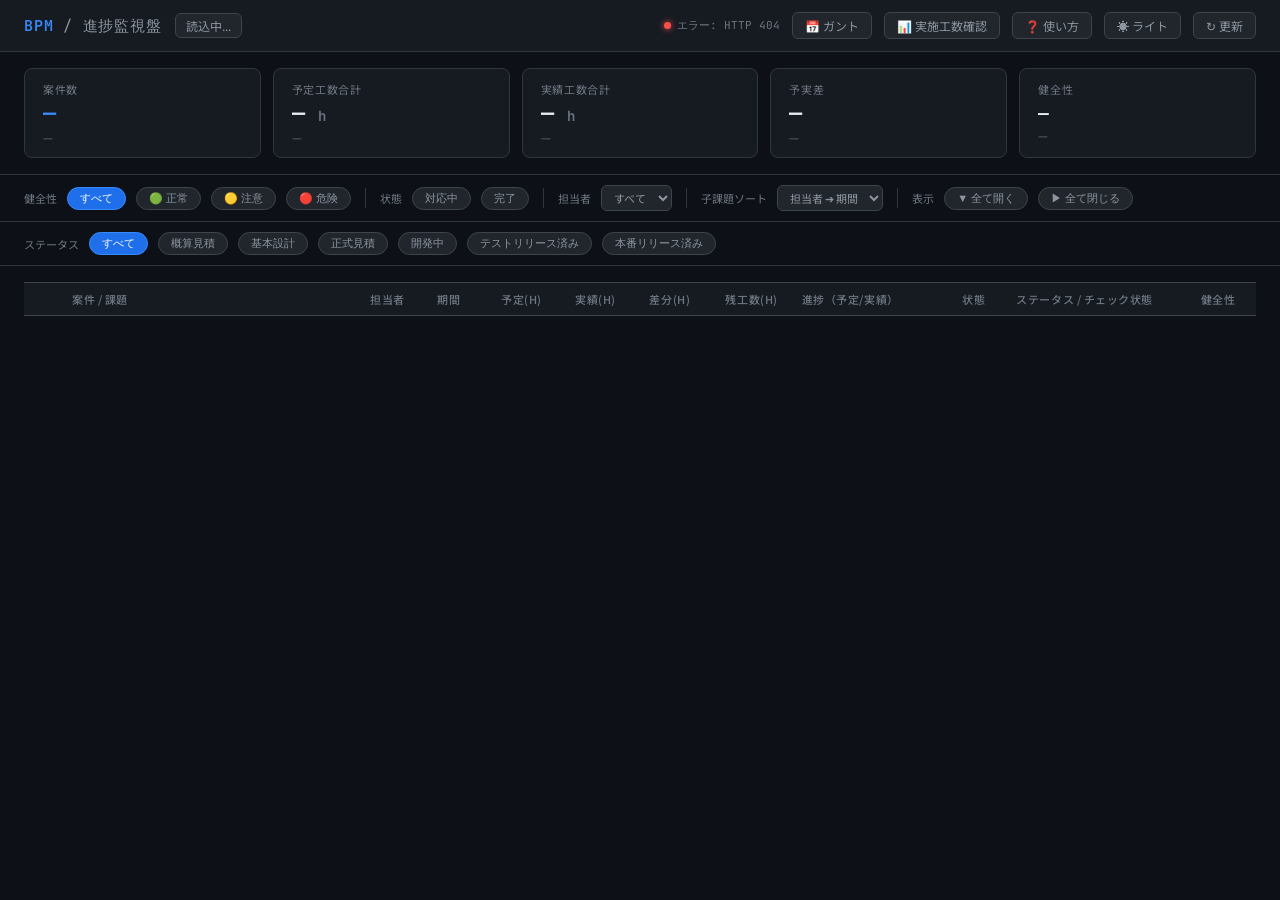
==== frontend/html/index.html @ 9d28060c "fix: 詳細モーダルの保存ボタンを実績工数入力欄の上に移動 保存・Backlogで開くボタンが実績工数の入力履歴の下（モーダル最下部）に あり、履歴が増えるとスクロールしないと押せなかったため、担当" ====
<!DOCTYPE html>
<html lang="ja">
<head>
<meta charset="UTF-8">
<meta name="viewport" content="width=device-width, initial-scale=1.0">
<title>BPM / 進捗監視盤</title>
<link href="https://fonts.googleapis.com/css2?family=Noto+Sans+JP:wght@300;400;500;700&family=JetBrains+Mono:wght@400;600&display=swap" rel="stylesheet">
<style>
  :root {
    --bg: #0d1117; --bg2: #161b22; --bg3: #1c2128; --bg4: #21262d;
    --border: #30363d; --border2: #3d444d;
    --text: #e6edf3; --text2: #8d96a0; --text3: #6e7681;
    --accent: #388bfd; --accent2: #1f6feb;
    --green: #3fb950; --yellow: #d29922; --red: #f85149; --purple: #a371f7;
    --font: 'Noto Sans JP', sans-serif;
    --mono: 'JetBrains Mono', monospace;
    color-scheme: dark;
  }
  [data-theme="light"] { color-scheme: light; }
  [data-theme="light"] {
    --bg: #ffffff; --bg2: #f6f8fa; --bg3: #eaeef2; --bg4: #f1f3f5;
    --border: #d0d7de; --border2: #afb8c1;
    --text: #1f2328; --text2: #57606a; --text3: #8c959f;
    --accent: #0969da; --accent2: #0550ae;
    --green: #1a7f37; --yellow: #9a6700; --red: #cf222e; --purple: #8250df;
  }
  * { box-sizing: border-box; margin: 0; padding: 0; }
  body { background: var(--bg); color: var(--text); font-family: var(--font); font-size: 13px; min-height: 100vh; }

  /* Header */
  .header {
    background: var(--bg2); border-bottom: 1px solid var(--border);
    padding: 12px 24px; display: flex; align-items: center; justify-content: space-between;
    position: sticky; top: 0; z-index: 100;
  }
  .logo { font-family: var(--mono); font-size: 15px; font-weight: 600; color: var(--accent); letter-spacing: .05em; }
  .logo span { color: var(--text2); font-weight: 400; }
  .project-badge {
    background: var(--bg4); border: 1px solid var(--border2);
    border-radius: 6px; padding: 3px 10px; font-size: 12px; color: var(--text2); margin-left: 14px;
  }
  .header-right { display: flex; align-items: center; gap: 12px; }
  .sync-info { font-family: var(--mono); font-size: 11px; color: var(--text3); }
  .sync-dot {
    width: 7px; height: 7px; border-radius: 50%; background: var(--green);
    display: inline-block; margin-right: 6px; box-shadow: 0 0 6px var(--green);
  }
  .sync-dot.error { background: var(--red); box-shadow: 0 0 6px var(--red); }
  .sync-dot.loading { background: var(--yellow); animation: blink 1s infinite; }
  @keyframes blink { 0%,100%{opacity:1} 50%{opacity:.3} }
  .btn-refresh, .btn-theme {
    background: var(--bg4); border: 1px solid var(--border2); border-radius: 6px;
    color: var(--text2); padding: 4px 12px; font-size: 12px; cursor: pointer;
    font-family: var(--font); transition: .15s;
  }
  .btn-refresh:hover, .btn-theme:hover { border-color: var(--accent); color: var(--text); }

  /* Summary */
  .summary-bar { padding: 16px 24px; display: flex; gap: 12px; border-bottom: 1px solid var(--border); }
  .card { background: var(--bg2); border: 1px solid var(--border); border-radius: 8px; padding: 12px 18px; flex: 1; }
  .card-label { font-size: 11px; color: var(--text3); text-transform: uppercase; letter-spacing: .06em; margin-bottom: 6px; }
  .card-value { font-family: var(--mono); font-size: 22px; font-weight: 600; line-height: 1; }
  .card-sub { font-size: 11px; color: var(--text3); margin-top: 4px; }
  .val-blue{color:var(--accent)} .val-yellow{color:var(--yellow)} .val-red{color:var(--red)} .val-green{color:var(--green)}

  /* Filter */
  .filter-bar {
    padding: 10px 24px; display: flex; align-items: center; gap: 10px;
    border-bottom: 1px solid var(--border);
  }
  .filter-label { font-size: 11px; color: var(--text3); }
  .chip {
    background: var(--bg4); border: 1px solid var(--border2); border-radius: 20px;
    padding: 3px 12px; font-size: 11px; cursor: pointer; color: var(--text2); transition: .15s;
  }
  .chip:hover { border-color: var(--accent); color: var(--text); }
  .chip.active { background: var(--accent2); border-color: var(--accent); color: #fff; }
  .filter-sep { width: 1px; height: 20px; background: var(--border); margin: 0 4px; }
  .select-filter {
    background: var(--bg4); border: 1px solid var(--border2); border-radius: 6px;
    color: var(--text2); padding: 3px 8px; font-size: 11px; cursor: pointer;
    font-family: var(--font); outline: none; transition: .15s;
  }
  .select-filter:hover { border-color: var(--accent); color: var(--text); }

  /* Table */
  .table-wrap { padding: 0 24px 32px; }
  table { width: 100%; border-collapse: collapse; margin-top: 16px; }
  thead th {
    background: var(--bg2); border-bottom: 1px solid var(--border2); border-top: 1px solid var(--border2);
    padding: 8px 12px; text-align: left; font-size: 11px; font-weight: 500;
    color: var(--text3); text-transform: uppercase; letter-spacing: .05em; white-space: nowrap;
    position: sticky; top: 53px; z-index: 10;
  }
  .row-parent td {
    background: var(--bg2); border-bottom: 1px solid var(--border);
    padding: 10px 12px; vertical-align: middle;
  }
  .row-parent:hover td { background: var(--bg3); }
  .row-parent.expanded td { background: var(--bg3); border-bottom: none; }
  .row-child td {
    background: var(--bg); border-bottom: 1px solid var(--border);
    padding: 8px 12px; vertical-align: middle; font-size: 12px;
  }
  .row-child:hover td { background: var(--bg2); }
  .row-child td:first-child { padding-left: 36px; border-left: 2px solid var(--border2); }
  .row-child.last-child td { border-bottom: 2px solid var(--border2); }

  .toggle-btn {
    background: none; border: none; color: var(--text2); cursor: pointer;
    font-size: 14px; width: 20px; text-align: center; transition: transform .2s;
    display: inline-block; line-height: 1; padding: 0; vertical-align: middle;
  }
  .toggle-btn.open { transform: rotate(90deg); }

  .issue-key { font-family: var(--mono); font-size: 11px; color: var(--accent); white-space: nowrap; margin-right: 8px; }
  .kintone-link {
    display: inline-flex; align-items: center; justify-content: center;
    width: 16px; height: 16px; border-radius: 3px; vertical-align: middle;
    background: #00a0e9; color: #fff; font-family: var(--mono); font-size: 10px;
    font-weight: 700; text-decoration: none; margin-left: 6px; transition: .15s;
  }
  .kintone-link:hover { filter: brightness(1.15); }
  .issue-title { color: var(--text); font-weight: 500; }
  .issue-title-child { color: var(--text2); }

  .avatar {
    width: 22px; height: 22px; border-radius: 50%; font-size: 10px; font-weight: 700;
    display: inline-flex; align-items: center; justify-content: center;
    margin-right: 6px; vertical-align: middle; background: rgba(56,139,253,.2); color: var(--accent);
  }

  .date-range { font-family: var(--mono); font-size: 11px; color: var(--text2); white-space: nowrap; }
  .date-range .sep { color: var(--text3); margin: 0 4px; }

  .hours-cell { font-family: var(--mono); font-size: 12px; white-space: nowrap; }
  .hours-plan { color: var(--text2); } .hours-actual { color: var(--text); }

  .diff-cell { font-family: var(--mono); font-size: 12px; font-weight: 600; white-space: nowrap; }
  .diff-over{color:var(--red)} .diff-ok{color:var(--green)} .diff-warn{color:var(--yellow)}

  .progress-wrap { min-width: 120px; }
  .progress-row { display: flex; align-items: center; gap: 6px; margin-bottom: 3px; }
  .progress-row:last-child { margin-bottom: 0; }
  .progress-label { font-size: 10px; color: var(--text3); width: 20px; flex-shrink: 0; }
  .progress-bar-bg { flex: 1; height: 5px; background: var(--bg4); border-radius: 3px; overflow: hidden; }
  .progress-bar-fill { height: 100%; border-radius: 3px; transition: width .5s ease; }
  .bar-plan { background: var(--accent); opacity: .5; }
  .bar-actual { background: var(--green); }
  .bar-actual-warn { background: var(--yellow); }
  .bar-actual-over { background: var(--red); }
  .progress-pct { font-family: var(--mono); font-size: 10px; color: var(--text2); width: 30px; text-align: right; flex-shrink: 0; }

  .status-badge { border-radius: 4px; padding: 2px 8px; font-size: 11px; font-weight: 500; white-space: nowrap; display: inline-block; }
  .s-1  { background: rgba(56,139,253,.15); color: var(--accent); border: 1px solid rgba(56,139,253,.3); }
  .s-2  { background: rgba(163,113,247,.15); color: var(--purple); border: 1px solid rgba(163,113,247,.3); }
  .s-3  { background: rgba(63,185,80,.15); color: var(--green); border: 1px solid rgba(63,185,80,.3); }
  .s-4  { background: rgba(210,153,34,.15); color: var(--yellow); border: 1px solid rgba(210,153,34,.3); }
  .s-default { background: rgba(110,118,129,.15); color: var(--text3); border: 1px solid var(--border2); }

  .count-badge {
    background: var(--bg4); border: 1px solid var(--border2); border-radius: 10px;
    padding: 1px 7px; font-size: 10px; color: var(--text3); margin-left: 6px; font-family: var(--mono);
  }
  .health { font-size: 16px; text-align: center; }

  /* 状態表示 */
  .state-overlay {
    padding: 60px; text-align: center; color: var(--text3);
  }
  .state-overlay .icon { font-size: 32px; margin-bottom: 12px; }
  .state-overlay .msg { font-size: 14px; }
  .state-overlay .sub { font-size: 12px; margin-top: 6px; color: var(--text3); }
  .spinner {
    width: 28px; height: 28px; border: 3px solid var(--border2);
    border-top-color: var(--accent); border-radius: 50%;
    animation: spin .8s linear infinite; margin: 0 auto 12px;
  }
  @keyframes spin { to { transform: rotate(360deg); } }

  /* 子課題詳細モーダル */
  .modal-overlay {
    position: fixed; inset: 0; background: rgba(0,0,0,.6);
    display: none; align-items: flex-start; justify-content: center;
    z-index: 1000; padding: 60px 16px; overflow-y: auto;
  }
  .modal-overlay.open { display: flex; }
  .modal {
    background: var(--bg2); border: 1px solid var(--border2); border-radius: 10px;
    width: 100%; max-width: 560px; box-shadow: 0 12px 40px rgba(0,0,0,.4);
    animation: modalIn .18s ease;
  }
  @keyframes modalIn { from { opacity: 0; transform: translateY(-8px); } to { opacity: 1; transform: none; } }
  .modal-head {
    display: flex; align-items: flex-start; justify-content: space-between; gap: 12px;
    padding: 16px 20px; border-bottom: 1px solid var(--border);
  }
  .modal-head .m-key { font-family: var(--mono); font-size: 12px; color: var(--accent); margin-bottom: 4px; display: inline-block; }
  .modal-head .m-title { font-size: 15px; font-weight: 600; color: var(--text); line-height: 1.4; }
  .modal-close {
    background: none; border: none; color: var(--text3); font-size: 20px; cursor: pointer;
    line-height: 1; padding: 0 4px; flex-shrink: 0; transition: .15s;
  }
  .modal-close:hover { color: var(--text); }
  .modal-body { padding: 16px 20px; }
  .m-grid { display: grid; grid-template-columns: 1fr 1fr; gap: 12px 16px; }
  .m-field { display: flex; flex-direction: column; gap: 3px; }
  .m-field.full { grid-column: 1 / -1; }
  .m-label { font-size: 10px; color: var(--text3); text-transform: uppercase; letter-spacing: .05em; }
  .m-value { font-size: 13px; color: var(--text); }
  .m-value.mono { font-family: var(--mono); }
  .m-select {
    background: var(--bg4); border: 1px solid var(--border2); border-radius: 6px;
    color: var(--text); padding: 5px 8px; font-size: 13px; font-family: var(--font);
    outline: none; cursor: pointer; width: 100%; transition: .15s;
  }
  .m-select:hover { border-color: var(--accent); }
  .m-select:focus { border-color: var(--accent); }
  .modal-foot {
    padding: 12px 20px; border-top: 1px solid var(--border);
    display: flex; align-items: center; justify-content: flex-end; gap: 12px;
  }
  .m-msg { margin-right: auto; font-size: 12px; }
  .m-msg.ok { color: var(--green); } .m-msg.err { color: var(--red); }
  .m-save {
    background: var(--green); border: 1px solid var(--green); color: #fff;
    border-radius: 6px; padding: 6px 16px; font-size: 12px; font-weight: 500;
    cursor: pointer; font-family: var(--font); transition: .15s;
  }
  .m-save:hover { filter: brightness(1.1); }
  .m-save:disabled { opacity: .5; cursor: default; }

  /* 実績工数入力レイヤー */
  .hours-actual-edit { cursor: pointer; text-decoration: underline; text-decoration-style: dotted; text-underline-offset: 2px; }
  .hours-actual-edit:hover { color: var(--accent); }
  .w-form { display: flex; flex-direction: column; gap: 12px; }
  .w-form-foot { display: flex; align-items: center; justify-content: flex-end; gap: 12px; margin-top: 4px; }
  .w-history { margin-top: 20px; border-top: 1px solid var(--border); padding-top: 14px; }
  .w-history-title { font-size: 11px; color: var(--text3); text-transform: uppercase; letter-spacing: .05em; margin-bottom: 10px; }
  .w-hist-row {
    display: grid; grid-template-columns: 1fr auto auto auto; gap: 12px; align-items: center;
    padding: 7px 0; border-bottom: 1px solid var(--border); font-size: 12px;
  }
  .w-hist-row:last-child { border-bottom: none; }
  .w-hist-name { color: var(--text); }
  .w-hist-date { font-family: var(--mono); font-size: 11px; color: var(--text3); white-space: nowrap; }
  .w-hist-hours { font-family: var(--mono); font-weight: 600; color: var(--green); white-space: nowrap; text-align: right; }
  .w-hist-del {
    background: none; border: none; cursor: pointer; font-size: 13px; line-height: 1;
    padding: 2px 4px; border-radius: 4px; opacity: .55;
  }
  .w-hist-del:hover { opacity: 1; background: var(--bg3, rgba(128,128,128,.15)); }
  .w-hist-del:disabled { opacity: .3; cursor: default; }
  .w-hist-empty { font-size: 12px; color: var(--text3); padding: 6px 0; }
  .m-link {
    display: inline-block; background: var(--accent2); border: 1px solid var(--accent);
    color: #fff; border-radius: 6px; padding: 6px 14px; font-size: 12px;
    text-decoration: none; transition: .15s;
  }
  .m-link:hover { background: var(--accent); }
</style>
</head>
<body>

<header class="header">
  <div style="display:flex;align-items:center">
    <div class="logo">BPM<span> / 進捗監視盤</span></div>
    <div class="project-badge" id="projectBadge">読込中...</div>
  </div>
  <div class="header-right">
    <span class="sync-info"><span class="sync-dot loading" id="syncDot"></span><span id="syncText">取得中...</span></span>
    <a class="btn-refresh" href="/gantt.html" style="text-decoration:none">📅 ガント</a>
    <a class="btn-refresh" href="/worklog.html" target="_blank" rel="noopener" style="text-decoration:none">📊 実施工数確認</a>
    <a class="btn-refresh" href="/guide.html" target="_blank" rel="noopener" style="text-decoration:none">❓ 使い方</a>
    <button class="btn-theme" id="btnTheme" onclick="toggleTheme()">☀ ライト</button>
    <button class="btn-refresh" onclick="fetchData(true)">↻ 更新</button>
  </div>
</header>

<div class="summary-bar">
  <div class="card">
    <div class="card-label">案件数</div>
    <div class="card-value val-blue" id="cntTotal">—</div>
    <div class="card-sub" id="cntSub">—</div>
  </div>
  <div class="card">
    <div class="card-label">予定工数合計</div>
    <div class="card-value" id="cntPlanned">— <span style="font-size:14px;color:var(--text3)">h</span></div>
    <div class="card-sub" id="cntPlannedSub">—</div>
  </div>
  <div class="card">
    <div class="card-label">実績工数合計</div>
    <div class="card-value" id="cntActual">— <span style="font-size:14px;color:var(--text3)">h</span></div>
    <div class="card-sub" id="cntActualSub">—</div>
  </div>
  <div class="card">
    <div class="card-label">予実差</div>
    <div class="card-value" id="cntDiff">—</div>
    <div class="card-sub" id="cntDiffSub">—</div>
  </div>
  <div class="card">
    <div class="card-label">健全性</div>
    <div class="card-value" id="cntHealth" style="font-size:18px;padding-top:2px">—</div>
    <div class="card-sub" id="cntHealthSub">—</div>
  </div>
</div>

<div class="filter-bar">
  <span class="filter-label">健全性</span>
  <button class="chip active" onclick="setFilter('health','all',this)">すべて</button>
  <button class="chip" onclick="setFilter('health','green',this)">🟢 正常</button>
  <button class="chip" onclick="setFilter('health','yellow',this)">🟡 注意</button>
  <button class="chip" onclick="setFilter('health','red',this)">🔴 危険</button>
  <div class="filter-sep"></div>
  <span class="filter-label">状態</span>
  <button class="chip" id="filterWip" onclick="toggleStatusFilter('wip',this)">対応中</button>
  <button class="chip" id="filterDone" onclick="toggleStatusFilter('done',this)">完了</button>
  <div class="filter-sep"></div>
  <span class="filter-label">担当者</span>
  <select class="select-filter" id="assigneeFilter" onchange="setAssigneeFilter(this.value)">
    <option value="all">すべて</option>
  </select>
  <div class="filter-sep"></div>
  <span class="filter-label">子課題ソート</span>
  <select class="select-filter" id="childSortFilter" onchange="setChildSortFilter(this.value)">
    <option value="assignee-date">担当者 ➔ 期間</option>
    <option value="date-assignee">期間 ➔ 担当者</option>
  </select>
  <div class="filter-sep"></div>
  <span class="filter-label">表示</span>
  <button class="chip" onclick="setAllExpanded(true)">▼ 全て開く</button>
  <button class="chip" onclick="setAllExpanded(false)">▶ 全て閉じる</button>
</div>
<div class="filter-bar" style="border-top:none">
  <span class="filter-label">ステータス</span>
  <button class="chip active" onclick="setCustomStatusFilter('all',this)">すべて</button>
  <button class="chip" onclick="setCustomStatusFilter('見積',this)">概算見積</button>
  <button class="chip" onclick="setCustomStatusFilter('設計',this)">基本設計</button>
  <button class="chip" onclick="setCustomStatusFilter('正式',this)">正式見積</button>
  <button class="chip" onclick="setCustomStatusFilter('開発',this)">開発中</button>
  <button class="chip" onclick="setCustomStatusFilter('テスト',this)">テストリリース済み</button>
  <button class="chip" onclick="setCustomStatusFilter('本番',this)">本番リリース済み</button>
</div>

<div class="modal-overlay" id="childModal" onclick="if(event.target===this)closeChildModal()">
  <div class="modal" role="dialog" aria-modal="true">
    <div class="modal-head">
      <div>
        <span class="m-key" id="mKey"></span>
        <div class="m-title" id="mTitle"></div>
      </div>
      <button class="modal-close" onclick="closeChildModal()" aria-label="閉じる">✕</button>
    </div>
    <div class="modal-body">
      <div class="m-grid" id="mGrid"></div>
    </div>
    <div class="modal-foot">
      <span class="m-msg" id="mMsg"></span>
      <button class="m-save" id="mSave" onclick="saveChildEdits()">保存</button>
      <a class="m-link" id="mLink" href="#" target="_blank">Backlog で開く ↗</a>
    </div>
    <div class="modal-body" style="padding-top:16px">
      <div class="w-history" style="margin-top:0;border-top:none;padding-top:0">
        <div class="w-history-title">実績工数を入力</div>
        <div class="w-form" style="margin-bottom:16px">
          <div class="m-field">
            <span class="m-label">追加工数 (h) <span style="color:var(--red)">*</span></span>
            <input type="number" step="0.25" min="0" class="m-select" id="dwHours" placeholder="例: 1.5">
          </div>
          <div class="m-field">
            <span class="m-label">名前 <span style="color:var(--red)">*</span></span>
            <input type="text" class="m-select" id="dwName" placeholder="入力者名">
          </div>
          <div class="m-field">
            <span class="m-label">日時 <span style="color:var(--red)">*</span></span>
            <input type="datetime-local" class="m-select" id="dwDate">
          </div>
          <div class="w-form-foot">
            <span class="m-msg" id="dwMsg"></span>
            <button class="m-save" id="dwAdd" onclick="addWorklog('dw')">追加</button>
          </div>
        </div>
        <div class="w-history-title">入力履歴</div>
        <div id="dwHistory"></div>
      </div>
    </div>
  </div>
</div>

<div class="modal-overlay" id="worklogModal" onclick="if(event.target===this)closeWorklogModal()">
  <div class="modal" role="dialog" aria-modal="true">
    <div class="modal-head">
      <div>
        <span class="m-key" id="wKey"></span>
        <div class="m-title" id="wTitle"></div>
      </div>
      <button class="modal-close" onclick="closeWorklogModal()" aria-label="閉じる">✕</button>
    </div>
    <div class="modal-body">
      <div class="w-form">
        <div class="m-field">
          <span class="m-label">追加工数 (h) <span style="color:var(--red)">*</span></span>
          <input type="number" step="0.25" min="0" class="m-select" id="wHours" placeholder="例: 1.5">
        </div>
        <div class="m-field">
          <span class="m-label">名前 <span style="color:var(--red)">*</span></span>
          <input type="text" class="m-select" id="wName" placeholder="入力者名">
        </div>
        <div class="m-field">
          <span class="m-label">日時 <span style="color:var(--red)">*</span></span>
          <input type="datetime-local" class="m-select" id="wDate">
        </div>
        <div class="w-form-foot">
          <span class="m-msg" id="wMsg"></span>
          <button class="m-save" id="wAdd" onclick="addWorklog('w')">追加</button>
        </div>
      </div>
      <div class="w-history">
        <div class="w-history-title">入力履歴</div>
        <div id="wHistory"></div>
      </div>
    </div>
  </div>
</div>

<div class="table-wrap">
  <table>
    <thead>
      <tr>
        <th style="width:36px"></th>
        <th style="min-width:260px">案件 / 課題</th>
        <th>担当者</th>
        <th>期間</th>
        <th style="text-align:right">予定(h)</th>
        <th style="text-align:right">実績(h)</th>
        <th style="text-align:right">差分(h)</th>
        <th style="text-align:right">残工数(h)</th>
        <th style="min-width:140px">進捗（予定/実績）</th>
        <th>状態</th>
        <th>ステータス / チェック状態</th>
        <th>健全性</th>
      </tr>
    </thead>
    <tbody id="tableBody"></tbody>
  </table>
</div>

<script>
// ── 状態 ──────────────────────────────────────────
let allData = [];
let fieldOptions = null;          // 進捗率・チェック状態の選択肢
let projectUsers = null;          // 担当者プルダウンの選択肢 [{id, name}]
let modalChildId = null;          // 現在モーダルで開いている子課題ID
let modalOriginal = {};           // モーダル表示時の初期選択値（変更検知用）
let filter = { health: 'all', status: null, assignee: 'all', customStatus: 'all', childSort: 'assignee-date' };
const POLL_MS = 60000; // 60秒ポーリング
const FILTER_KEY = 'bpm2-filter';

// ── フィルタの保存・復元 ──────────────────────────
function saveFilter() {
  try { localStorage.setItem(FILTER_KEY, JSON.stringify(filter)); } catch (e) {}
}

function loadFilter() {
  try {
    const saved = JSON.parse(localStorage.getItem(FILTER_KEY) || '{}');
    // 既知のキーだけを取り込む（不正値は無視）
    for (const k of Object.keys(filter)) {
      if (saved[k] !== undefined) filter[k] = saved[k];
    }
  } catch (e) {}
}

// 保存されたフィルタを UI コントロール（チップ・セレクト）へ反映
function applyFilterUI() {
  document.querySelectorAll('.filter-bar .chip').forEach(c => {
    const oc = c.getAttribute('onclick') || '';
    let m;
    if ((m = oc.match(/setFilter\('health','([^']+)'/))) {
      c.classList.toggle('active', m[1] === filter.health);
    } else if ((m = oc.match(/setCustomStatusFilter\('([^']+)'/))) {
      c.classList.toggle('active', m[1] === filter.customStatus);
    } else if ((m = oc.match(/toggleStatusFilter\('([^']+)'/))) {
      c.classList.toggle('active', m[1] === filter.status);
    }
  });
  const sort = document.getElementById('childSortFilter');
  if (sort) sort.value = filter.childSort;
  // 担当者セレクトは取得後 updateAssigneeFilter() で選択肢生成・反映される
}

// ── 編集用フィールド選択肢の取得 ──────────────────
async function loadFieldOptions() {
  try {
    const res = await fetch('/api/field-options');
    if (res.ok) fieldOptions = await res.json();
  } catch (e) { /* 選択肢取得失敗時はモーダルで閲覧のみ */ }
}

async function loadProjectUsers() {
  try {
    const res = await fetch('/api/project-users');
    if (res.ok) projectUsers = await res.json();
  } catch (e) { /* 取得失敗時は担当者を閲覧表示にフォールバック */ }
}

// ── API 取得 ──────────────────────────────────────
async function fetchData(force = false) {
  setSyncState('loading');
  try {
    const url = '/api/issues' + (force ? '?t=' + Date.now() : '');
    const res = await fetch(url);
    if (!res.ok) throw new Error(`HTTP ${res.status}`);
    allData = await res.json();
    updateAssigneeFilter();
    updateSummary();
    renderTable();
    setSyncState('ok');
  } catch (e) {
    setSyncState('error', e.message);
  }
}

function setSyncState(state, msg = '') {
  const dot  = document.getElementById('syncDot');
  const text = document.getElementById('syncText');
  dot.className = 'sync-dot';
  if (state === 'loading') {
    dot.classList.add('loading');
    text.textContent = '取得中...';
  } else if (state === 'ok') {
    text.textContent = '最終同期: ' + new Date().toLocaleTimeString('ja-JP');
  } else {
    dot.classList.add('error');
    text.textContent = 'エラー: ' + msg;
  }
}

// ── サマリー ──────────────────────────────────────
function updateSummary() {
  const total   = allData.length;
  const done    = allData.filter(r => isParentDone(r)).length;
  const wip     = allData.filter(r => !isParentDone(r)).length;
  const planned = allData.reduce((s, r) => s + r.plannedH, 0);
  const actual  = allData.reduce((s, r) => s + r.actualH,  0);
  const diff    = actual - planned;
  const green   = allData.filter(r => r.health === 'green').length;
  const yellow  = allData.filter(r => r.health === 'yellow').length;
  const red     = allData.filter(r => r.health === 'red').length;

  // プロジェクトバッジ
  document.getElementById('projectBadge').textContent =
    allData.length ? allData[0].id.split('-')[0] + ' プロジェクト' : '';

  setText('cntTotal', total, 'val-blue');
  document.getElementById('cntSub').textContent = `進行中 ${wip} ／ 完了 ${done}`;

  setText('cntPlanned', planned + ' ', '');
  document.getElementById('cntPlannedSub').textContent = `子課題 ${allData.reduce((s,r)=>s+r.children.length,0)} 件の合計`;

  const actualEl = document.getElementById('cntActual');
  actualEl.innerHTML = actual + ' <span style="font-size:14px;color:var(--text3)">h</span>';
  actualEl.className = 'card-value ' + (actual > planned ? 'val-yellow' : 'val-green');
  document.getElementById('cntActualSub').textContent = planned > 0 ? `消化率 ${Math.round(actual/planned*100)}%` : '';

  const diffEl = document.getElementById('cntDiff');
  diffEl.innerHTML = (diff >= 0 ? '+' : '') + diff + ' <span style="font-size:14px;color:var(--text3)">h</span>';
  diffEl.className = 'card-value ' + (diff > 0 ? 'val-red' : 'val-green');
  document.getElementById('cntDiffSub').textContent = red + ' 案件が超過中';

  document.getElementById('cntHealth').innerHTML =
    `🟢<span style="font-size:13px;color:var(--text2)"> ${green}</span>&nbsp;` +
    `🟡<span style="font-size:13px;color:var(--text2)"> ${yellow}</span>&nbsp;` +
    `🔴<span style="font-size:13px;color:var(--text2)"> ${red}</span>`;
  document.getElementById('cntHealthSub').textContent = `要確認 ${red} 件`;
}

function setText(id, val, cls) {
  const el = document.getElementById(id);
  el.textContent = val;
  if (cls) el.className = 'card-value ' + cls;
}

// ── テーブル描画 ──────────────────────────────────
function isParentDone(row) {
  return row.children.length > 0 && row.children.every(c => c.statusId === 3);
}

function planProgress(start, due) {
  const today = new Date(); today.setHours(0,0,0,0);
  const s = new Date(start), d = new Date(due);
  if (!start || !due) return 0;
  if (today <= s) return 0;
  if (today >= d) return 100;
  return Math.round((today - s) / (d - s) * 100);
}

function diffHTML(plan, actual) {
  const d = actual - plan;
  const sign = d >= 0 ? '+' : '';
  const cls = d > plan * 0.2 ? 'diff-over' : d > 0 ? 'diff-warn' : 'diff-ok';
  return `<span class="diff-cell ${cls}">${sign}${d}</span>`;
}

const HOURS_PER_MM = 160;

function remainingColor(remaining, plannedH, actualH) {
  const diff = actualH - plannedH;
  if (diff > 0) return 'diff-over';
  if (diff < 0 && Math.abs(diff) < remaining) return 'diff-warn';
  if (diff < 0 && Math.abs(diff) > remaining) return 'val-blue';
  return 'diff-ok';
}

function remainingHTML(remaining, plannedH, actualH) {
  if (remaining == null) return '<span style="color:var(--text3)">—</span>';
  const cls = remainingColor(remaining, plannedH, actualH);
  return `<span class="diff-cell ${cls}">${remaining}h</span>`;
}

function remainingMMHTML(remaining, plannedH, actualH) {
  if (remaining == null) return '<span style="color:var(--text3)">—</span>';
  const cls = remainingColor(remaining, plannedH, actualH);
  const mm = Math.round(remaining / HOURS_PER_MM / 0.25) * 0.25;
  return `<span class="diff-cell ${cls}">${mm}人月</span>`;
}

function progressBars2(planPct, actualPct) {
  const cls = actualPct > 100 ? 'bar-actual-over' : actualPct > planPct + 10 ? 'bar-actual-warn' : 'bar-actual';
  return `<div class="progress-wrap">
    <div class="progress-row">
      <span class="progress-label">予</span>
      <div class="progress-bar-bg"><div class="progress-bar-fill bar-plan" style="width:${Math.min(planPct,100)}%"></div></div>
      <span class="progress-pct">${planPct}%</span>
    </div>
    <div class="progress-row">
      <span class="progress-label">実</span>
      <div class="progress-bar-bg"><div class="progress-bar-fill ${cls}" style="width:${Math.min(actualPct,100)}%"></div></div>
      <span class="progress-pct">${actualPct}%</span>
    </div>
  </div>`;
}

function progressBar1(pct) {
  const cls = pct > 100 ? 'bar-actual-over' : 'bar-actual';
  return `<div class="progress-wrap">
    <div class="progress-row">
      <div class="progress-bar-bg"><div class="progress-bar-fill ${cls}" style="width:${Math.min(pct,100)}%"></div></div>
      <span class="progress-pct">${pct}%</span>
    </div>
  </div>`;
}

function statusBadge(statusId, statusName) {
  const cls = statusId <= 4 ? `s-${statusId}` : 's-default';
  return `<span class="status-badge ${cls}">${statusName}</span>`;
}

// Kintone番号があれば kintone レコードへのリンクアイコンを返す（無ければ非表示）
function kintoneIcon(url) {
  if (!url) return '';
  return ` <a href="${url}" target="_blank" class="kintone-link" title="kintone で開く" onclick="event.stopPropagation()">k</a>`;
}

function avatarHTML(name) {
  const initial = name ? name[0] : '?';
  return `<span class="avatar">${initial}</span>${name || '未割当'}`;
}

function dateRange(start, due) {
  if (!start && !due) return '<span style="color:var(--text3)">—</span>';
  return `<span class="date-range">${start || '?'}<span class="sep">→</span>${due || '?'}</span>`;
}

function renderTable() {
  const tbody = document.getElementById('tableBody');
  tbody.innerHTML = '';

  const rows = allData.filter(row => {
    if (filter.health !== 'all' && row.health !== filter.health) return false;
    if (filter.status === 'done'  && !isParentDone(row)) return false;
    if (filter.status === 'wip'   && isParentDone(row))  return false;
    // 担当者: 親が一致、または子課題に一致があれば表示（親の担当者が異なっても表示する）
    if (filter.assignee !== 'all'
        && row.assignee !== filter.assignee
        && !row.children.some(c => c.assignee === filter.assignee)) return false;
    
    // カスタムステータスのフィルタリング
    if (filter.customStatus !== 'all') {
      if (!row.customStatus) return false;
      const match = row.customStatus.match(/^(\d+)/);
      if (!match) return false;
      const num = parseInt(match[1], 10);
      
      if (filter.customStatus === '見積') {
        if (num < 0 || num > 19) return false;
      } else if (filter.customStatus === '設計') {
        if (num < 20 || num > 29) return false;
      } else if (filter.customStatus === '正式') {
        if (num < 30 || num > 39) return false;
      } else if (filter.customStatus === '開発') {
        if (num < 40 || num > 49) return false;
      } else if (filter.customStatus === 'テスト') {
        if (num < 59 || num > 60) return false;
      } else if (filter.customStatus === '本番') {
        if (num !== 69) return false;
      }
    }
    return true;
  });

  if (rows.length === 0) {
    tbody.innerHTML = `<tr><td colspan="12" style="padding:48px;text-align:center;color:var(--text3)">該当する案件がありません</td></tr>`;
    return;
  }

  rows.forEach(row => {
    const pp  = planProgress(row.start, row.due);
    const ap  = row.plannedH > 0 ? Math.round(row.actualH / row.plannedH * 100) : 0;
    const health = row.health === 'green' ? '🟢' : row.health === 'yellow' ? '🟡' : '🔴';

    // 担当者フィルタ時: 親が一致しない場合は一致する子課題のみ表示し、自動展開する
    const assigneeActive = filter.assignee !== 'all';
    const parentMatches  = !assigneeActive || row.assignee === filter.assignee;
    const visibleChildren = parentMatches
      ? row.children
      : row.children.filter(c => c.assignee === filter.assignee);
    const autoExpand = assigneeActive && visibleChildren.length > 0;
    const countBadge = visibleChildren.length === row.children.length
      ? `${row.children.length}`
      : `${visibleChildren.length}/${row.children.length}`;

    // 親行
    const tr = document.createElement('tr');
    tr.className = 'row-parent' + (autoExpand ? ' expanded' : '');
    tr.dataset.id = row.id;
    tr.innerHTML = `
      <td><button class="toggle-btn${autoExpand ? ' open' : ''}" onclick="toggle('${row.id}',this)">▶</button></td>
      <td>
        <a href="${row.url}" target="_blank" class="issue-key">${row.id}</a>
        <span class="issue-title">${escHtml(row.title)}</span>${kintoneIcon(row.kintoneUrl)}
        <span class="count-badge">${countBadge}</span>
      </td>
      <td>${avatarHTML(row.assignee)}</td>
      <td>${dateRange(row.start, row.due)}</td>
      <td style="text-align:right"><span class="hours-cell hours-plan">${row.plannedH}h</span></td>
      <td style="text-align:right"><span class="hours-cell hours-actual">${row.actualH}h</span></td>
      <td style="text-align:right">${diffHTML(row.plannedH, row.actualH)}</td>
      <td style="text-align:right">${remainingMMHTML(row.remainingH, row.plannedH, row.actualH)}</td>
      <td>${progressBars2(pp, ap)}</td>
      <td>${statusBadge(row.statusId, row.status)}</td>
      <td>${row.customStatus ? `<span class="status-badge s-default">${escHtml(row.customStatus)}</span>` : '<span style="color:var(--text3)">—</span>'}</td>
      <td class="health">${health}</td>
    `;
    tbody.appendChild(tr);

    // 子課題のソート
    const sortedChildren = [...visibleChildren].sort((a, b) => {
      if (filter.childSort === 'assignee-date') {
        const nameA = a.assignee || '未割当';
        const nameB = b.assignee || '未割当';
        if (nameA !== nameB) {
          return nameA.localeCompare(nameB, 'ja');
        }
        const startA = a.start || '9999-12-31';
        const startB = b.start || '9999-12-31';
        return startA.localeCompare(startB);
      } else {
        const startA = a.start || '9999-12-31';
        const startB = b.start || '9999-12-31';
        if (startA !== startB) {
          return startA.localeCompare(startB);
        }
        const nameA = a.assignee || '未割当';
        const nameB = b.assignee || '未割当';
        return nameA.localeCompare(nameB, 'ja');
      }
    });

    // 子行
    sortedChildren.forEach((c, idx) => {
      const cpct = c.progress !== null ? c.progress : (c.plannedH > 0 ? Math.round(c.actualH / c.plannedH * 100) : 0);
      const cr = document.createElement('tr');
      cr.className = 'row-child' + (idx === sortedChildren.length - 1 ? ' last-child' : '');
      cr.dataset.parent = row.id;
      cr.style.display = autoExpand ? '' : 'none';
      cr.innerHTML = `
        <td></td>
        <td>
          <a href="${c.url}" target="_blank" class="issue-key">${c.id}</a>
          <span class="issue-title-child" style="cursor:pointer;text-decoration:underline;text-decoration-style:dotted;text-underline-offset:2px" onclick="openChildModal('${c.id}')" title="詳細を表示">${escHtml(c.title)}</span>
        </td>
        <td>${avatarHTML(c.assignee)}</td>
        <td>${dateRange(c.start, c.due)}</td>
        <td style="text-align:right"><span class="hours-cell hours-plan">${c.plannedH}h</span></td>
        <td style="text-align:right"><span class="hours-cell hours-actual hours-actual-edit" onclick="openWorklogModal('${c.id}')" title="実績工数を入力">${c.actualH}h</span></td>
        <td style="text-align:right">${diffHTML(c.plannedH, c.actualH)}</td>
        <td style="text-align:right">${remainingHTML(c.remainingH, c.plannedH, c.actualH)}</td>
        <td>${progressBar1(cpct)}</td>
        <td>${statusBadge(c.statusId, c.status)}</td>
        <td>${c.checkStatus ? `<span class="status-badge s-default">${escHtml(c.checkStatus)}</span>` : '<span style="color:var(--text3)">—</span>'}</td>
        <td></td>
      `;
      tbody.appendChild(cr);
    });
  });
}

function toggle(id, btn) {
  const isOpen = btn.classList.toggle('open');
  document.querySelector(`[data-id="${id}"]`).classList.toggle('expanded', isOpen);
  document.querySelectorAll(`[data-parent="${id}"]`).forEach(r => r.style.display = isOpen ? '' : 'none');
}

// 全親課題の一括開閉
function setAllExpanded(open) {
  const tbody = document.getElementById('tableBody');
  tbody.querySelectorAll('.row-parent').forEach(tr => {
    tr.classList.toggle('expanded', open);
    const btn = tr.querySelector('.toggle-btn');
    if (btn) btn.classList.toggle('open', open);
  });
  tbody.querySelectorAll('.row-child').forEach(r => r.style.display = open ? '' : 'none');
}

// ── 子課題詳細モーダル ────────────────────────────
function findChild(childId) {
  for (const row of allData) {
    const c = row.children.find(k => k.id === childId);
    if (c) return { child: c, parent: row };
  }
  return null;
}

// 選択肢を <option> 文字列に変換。現在値(name一致)を選択状態にする
function optionsHTML(items, currentName) {
  return items.map(it =>
    `<option value="${it.id}"${String(it.name) === String(currentName) ? ' selected' : ''}>${escHtml(it.name)}</option>`
  ).join('');
}

function editFieldHTML(label, selectId, items, currentName) {
  if (!items) {
    // 選択肢が取れない場合は閲覧表示にフォールバック
    return `<div class="m-field">
      <span class="m-label">${label}</span>
      <span class="m-value">${escHtml(currentName || '—')}</span>
    </div>`;
  }
  return `<div class="m-field">
    <span class="m-label">${label}</span>
    <select class="m-select" id="${selectId}">${optionsHTML(items, currentName)}</select>
  </div>`;
}

// 担当者選択肢を <option> 文字列に変換。現在値(id一致)を選択状態にする。先頭に「未割当」を含む
function assigneeOptionsHTML(users, currentId) {
  const none = currentId == null || currentId === '' ? ' selected' : '';
  return `<option value=""${none}>未割当</option>` + users.map(u =>
    `<option value="${u.id}"${String(u.id) === String(currentId) ? ' selected' : ''}>${escHtml(u.name)}</option>`
  ).join('');
}

function openChildModal(childId) {
  const found = findChild(childId);
  if (!found) return;
  const { child: c, parent: p } = found;
  modalChildId = childId;

  document.getElementById('mKey').textContent = c.id;
  document.getElementById('mTitle').textContent = c.title;
  document.getElementById('mLink').href = c.url;
  setModalMsg('', '');

  const progItems  = fieldOptions && fieldOptions.progress    ? fieldOptions.progress.items    : null;
  const checkItems = fieldOptions && fieldOptions.checkStatus ? fieldOptions.checkStatus.items : null;

  const diff = c.actualH - c.plannedH;
  // 親案件・工数（閲覧専用。予定/実績/差分/残工数は工数入力後に refreshChildModalHours() で更新するため id を持たせる）
  const readonly =
    `<div class="m-field full">
      <span class="m-label">親案件</span>
      <span class="m-value">${escHtml(p.id)} ${escHtml(p.title)}</span>
    </div>` +
    [
      ['予定工数', 'mPlannedH', c.plannedH + ' h'],
      ['実績工数', 'mActualH', c.actualH + ' h'],
      ['差分', 'mDiffH', (diff >= 0 ? '+' : '') + diff + ' h'],
      ['残工数', 'mRemainingH', c.remainingH != null ? c.remainingH + ' h' : '—'],
    ].map(([label, id, val]) =>
      `<div class="m-field">
        <span class="m-label">${label}</span>
        <span class="m-value mono" id="${id}">${val}</span>
      </div>`
    ).join('') +
    `<div class="m-field">
      <span class="m-label">状態</span>
      <span class="m-value">${escHtml(c.status || '—')}</span>
    </div>`;

  // 担当者（プルダウン取得済みなら編集可能、失敗時は閲覧表示にフォールバック）
  const assigneeField = projectUsers
    ? `<div class="m-field">
        <span class="m-label">担当者</span>
        <select class="m-select" id="mAssignee">${assigneeOptionsHTML(projectUsers, c.assigneeId)}</select>
      </div>`
    : `<div class="m-field">
        <span class="m-label">担当者</span>
        <span class="m-value">${escHtml(c.assignee || '未割当')}</span>
      </div>`;

  // 編集可能フィールド（開始日・期限日・進捗率・チェック状態）
  const editable =
    `<div class="m-field">
      <span class="m-label">開始日</span>
      <input type="date" class="m-select" id="mStart" value="${c.start || ''}">
    </div>` +
    `<div class="m-field">
      <span class="m-label">期限日</span>
      <input type="date" class="m-select" id="mDue" value="${c.due || ''}">
    </div>` +
    editFieldHTML('進捗率', 'mProgress', progItems, c.progress != null ? c.progress : '') +
    editFieldHTML('チェック状態', 'mCheckStatus', checkItems, c.checkStatus || '');

  document.getElementById('mGrid').innerHTML = assigneeField + readonly + editable;

  // 変更検知用に初期値を保持
  const progEl     = document.getElementById('mProgress');
  const checkEl    = document.getElementById('mCheckStatus');
  const assigneeEl = document.getElementById('mAssignee');
  modalOriginal = {
    progress:    progEl     ? progEl.value     : null,
    checkStatus: checkEl    ? checkEl.value    : null,
    assignee:    assigneeEl ? assigneeEl.value : null,
    start:       c.start || '',
    due:         c.due   || '',
  };

  document.getElementById('childModal').classList.add('open');
  mountWorklogPanel('dw', childId);
}

function setModalMsg(text, cls) {
  const el = document.getElementById('mMsg');
  el.textContent = text;
  el.className = 'm-msg' + (cls ? ' ' + cls : '');
}

async function saveChildEdits() {
  if (!modalChildId) return;
  const progEl     = document.getElementById('mProgress');
  const checkEl    = document.getElementById('mCheckStatus');
  const startEl    = document.getElementById('mStart');
  const dueEl      = document.getElementById('mDue');
  const assigneeEl = document.getElementById('mAssignee');
  const payload = {};
  // 変更があった項目だけを送る（同値だと Backlog が "No comment content" で弾くため）
  if (progEl     && progEl.value     !== modalOriginal.progress)    payload.progressItemId    = parseInt(progEl.value, 10);
  if (checkEl    && checkEl.value    !== modalOriginal.checkStatus) payload.checkStatusItemId = parseInt(checkEl.value, 10);
  if (startEl    && startEl.value    !== modalOriginal.start)       payload.startDate = startEl.value;
  if (dueEl      && dueEl.value      !== modalOriginal.due)         payload.dueDate   = dueEl.value;
  // 担当者: 空文字は「未割当」へのクリア指示（Backlog 側の挙動を実課題で確認済み）
  if (assigneeEl && assigneeEl.value !== modalOriginal.assignee)    payload.assigneeId = assigneeEl.value ? parseInt(assigneeEl.value, 10) : '';

  if (Object.keys(payload).length === 0) {
    setModalMsg('変更がありません', '');
    return;
  }

  if (startEl && dueEl && startEl.value && dueEl.value && startEl.value > dueEl.value) {
    setModalMsg('開始日が期限日より後になっています', 'err');
    return;
  }

  const btn = document.getElementById('mSave');
  btn.disabled = true;
  setModalMsg('保存中...', '');
  try {
    const res = await fetch('/api/issue/' + encodeURIComponent(modalChildId), {
      method: 'PATCH',
      headers: { 'Content-Type': 'application/json' },
      body: JSON.stringify(payload),
    });
    if (!res.ok) {
      let detail = `HTTP ${res.status}`;
      try { const j = await res.json(); if (j.error) detail = j.error; } catch (e) {}
      throw new Error(detail);
    }
    setModalMsg('保存しました', 'ok');
    // 保存後の値を初期値として更新（連続保存での誤再送を防止）
    if (progEl)     modalOriginal.progress    = progEl.value;
    if (checkEl)    modalOriginal.checkStatus = checkEl.value;
    if (startEl)    modalOriginal.start       = startEl.value;
    if (dueEl)      modalOriginal.due         = dueEl.value;
    if (assigneeEl) modalOriginal.assignee    = assigneeEl.value;
    await fetchData(true);   // 背景テーブルを最新化
  } catch (e) {
    setModalMsg('保存失敗: ' + e.message, 'err');
  } finally {
    btn.disabled = false;
  }
}

function closeChildModal() {
  modalChildId = null;
  document.getElementById('childModal').classList.remove('open');
}

// ── 実績工数 日々入力レイヤー ─────────────────────
// 独立モーダル(prefix 'w') と 子課題詳細モーダル内パネル(prefix 'dw') の二箇所から
// 同じロジックを共用する。要素IDは `${prefix}Hours` のように prefix を前置して区別する。
let worklogChildId = null;                  // 独立モーダル(w)が対象とする子課題ID
const WORKLOG_NAME_KEY = 'bpm2-worklog-name';
const worklogRowsByPrefix = { w: [], dw: [] };   // 表示中の履歴（削除時の確認メッセージ用）

// prefix が対象とする子課題IDを返す（'dw' は詳細モーダル、'w' は独立モーダル）
function worklogTargetId(prefix) {
  return prefix === 'dw' ? modalChildId : worklogChildId;
}

async function openWorklogModal(childId) {
  const found = findChild(childId);
  if (!found) return;
  const { child: c } = found;
  worklogChildId = childId;

  document.getElementById('wKey').textContent = c.id;
  document.getElementById('wTitle').textContent = c.title;
  document.getElementById('worklogModal').classList.add('open');

  await mountWorklogPanel('w', childId);
}

// フォームを初期値にリセットし、入力履歴を読み込む（独立モーダル・詳細モーダル共通）
async function mountWorklogPanel(prefix, childId) {
  document.getElementById(prefix + 'Hours').value = '';
  // 名前は前回入力をブラウザから復元
  document.getElementById(prefix + 'Name').value = localStorage.getItem(WORKLOG_NAME_KEY) || '';
  document.getElementById(prefix + 'Date').value = nowLocalDatetime();
  setWorklogMsg(prefix, '', '');
  document.getElementById(prefix + 'History').innerHTML = '<div class="w-hist-empty">読込中...</div>';
  await loadWorklogHistory(prefix, childId);
}

function nowLocalDatetime() {
  const d = new Date();
  const pad = n => String(n).padStart(2, '0');
  return `${d.getFullYear()}-${pad(d.getMonth() + 1)}-${pad(d.getDate())}T${pad(d.getHours())}:${pad(d.getMinutes())}`;
}

function fmtDateTime(iso) {
  const d = new Date(iso);
  if (isNaN(d)) return iso;
  return d.toLocaleString('ja-JP', { year: 'numeric', month: '2-digit', day: '2-digit', hour: '2-digit', minute: '2-digit' });
}

async function loadWorklogHistory(prefix, childId) {
  const box = document.getElementById(prefix + 'History');
  try {
    const res = await fetch('/api/worklog/' + encodeURIComponent(childId));
    if (!res.ok) throw new Error(`HTTP ${res.status}`);
    const rows = await res.json();
    worklogRowsByPrefix[prefix] = rows;
    if (!rows.length) {
      box.innerHTML = '<div class="w-hist-empty">履歴はありません</div>';
      return;
    }
    box.innerHTML = rows.map(r =>
      `<div class="w-hist-row">
        <span class="w-hist-name">${escHtml(r.name)}</span>
        <span class="w-hist-date">${fmtDateTime(r.added_at)}</span>
        <span class="w-hist-hours">+${r.hours}h</span>
        <button class="w-hist-del" onclick="deleteWorklog('${prefix}',${r.id})" title="この履歴を削除" aria-label="削除">🗑</button>
      </div>`
    ).join('');
  } catch (e) {
    box.innerHTML = `<div class="w-hist-empty">履歴の取得に失敗しました (${escHtml(e.message)})</div>`;
  }
}

async function deleteWorklog(prefix, entryId) {
  const childId = worklogTargetId(prefix);
  if (!childId) return;
  const r = worklogRowsByPrefix[prefix].find(x => x.id === entryId);
  if (!r) return;
  const ok = confirm(
    `この入力履歴を削除しますか？\n\n` +
    `${r.name}  ${fmtDateTime(r.added_at)}  +${r.hours}h\n\n` +
    `子課題の実績工数から ${r.hours}h 減算されます（0 未満になる場合は 0 になります）。`
  );
  if (!ok) return;

  document.querySelectorAll(`#${prefix}History .w-hist-del`).forEach(b => b.disabled = true);
  setWorklogMsg(prefix, '削除中...', '');
  try {
    const res = await fetch('/api/worklog/entry/' + entryId, { method: 'DELETE' });
    if (!res.ok) {
      let detail = `HTTP ${res.status}`;
      try { const j = await res.json(); if (j.error) detail = j.error; } catch (e) {}
      throw new Error(detail);
    }
    setWorklogMsg(prefix, '削除しました', 'ok');
  } catch (e) {
    setWorklogMsg(prefix, '削除失敗: ' + e.message, 'err');
  } finally {
    await loadWorklogHistory(prefix, childId);   // 成否に関わらず履歴を最新化（ボタンも再有効化）
    await fetchData(true);                        // 背景テーブルを最新化
    if (prefix === 'dw') refreshChildModalHours();
  }
}

function setWorklogMsg(prefix, text, cls) {
  const el = document.getElementById(prefix + 'Msg');
  el.textContent = text;
  el.className = 'm-msg' + (cls ? ' ' + cls : '');
}

async function addWorklog(prefix) {
  const childId = worklogTargetId(prefix);
  if (!childId) return;
  const found = findChild(childId);
  if (!found) return;
  const { child: c, parent: p } = found;

  const hoursRaw = document.getElementById(prefix + 'Hours').value.trim();
  const name = document.getElementById(prefix + 'Name').value.trim();
  const addedAt = document.getElementById(prefix + 'Date').value;

  // 入力された名前はブラウザに保持（次回表示時に復元）
  if (name) { try { localStorage.setItem(WORKLOG_NAME_KEY, name); } catch (e) {} }

  // バリデーション: 全項目必須・追加工数は数値のみ
  if (!hoursRaw && !name) { setWorklogMsg(prefix, '追加工数(h) と 名前 は必須です', 'err'); return; }
  if (!name) { setWorklogMsg(prefix, '名前は必須です', 'err'); return; }
  if (!hoursRaw) { setWorklogMsg(prefix, '追加工数(h) は必須です', 'err'); return; }
  const hours = Number(hoursRaw);
  if (!Number.isFinite(hours)) { setWorklogMsg(prefix, '追加工数(h) は数値で入力してください', 'err'); return; }
  if (hours <= 0) { setWorklogMsg(prefix, '追加工数(h) は 0 より大きい数値で入力してください', 'err'); return; }
  if (!addedAt) { setWorklogMsg(prefix, '日時は必須です', 'err'); return; }

  const btn = document.getElementById(prefix + 'Add');
  btn.disabled = true;
  setWorklogMsg(prefix, '追加中...', '');
  try {
    const res = await fetch('/api/worklog/' + encodeURIComponent(childId), {
      method: 'POST',
      headers: { 'Content-Type': 'application/json' },
      body: JSON.stringify({ hours, name, addedAt, parentKey: p.id, parentTitle: p.title }),
    });
    if (!res.ok) {
      let detail = `HTTP ${res.status}`;
      try { const j = await res.json(); if (j.error) detail = j.error; } catch (e) {}
      throw new Error(detail);
    }
    setWorklogMsg(prefix, '追加しました', 'ok');
    document.getElementById(prefix + 'Hours').value = '';
    document.getElementById(prefix + 'Date').value = nowLocalDatetime();
    await loadWorklogHistory(prefix, childId);   // 履歴更新
    await fetchData(true);                        // 背景テーブルを最新化
    if (prefix === 'dw') refreshChildModalHours();
  } catch (e) {
    setWorklogMsg(prefix, '追加失敗: ' + e.message, 'err');
  } finally {
    btn.disabled = false;
  }
}

// 工数入力後、詳細モーダル内の予定/実績/差分/残工数だけを更新する
// （モーダル全体を再描画すると編集中の進捗率・日付が失われるため、対象要素のみ差し替える）
function refreshChildModalHours() {
  if (!modalChildId) return;
  const found = findChild(modalChildId);
  if (!found) return;
  const { child: c } = found;
  const diff = c.actualH - c.plannedH;
  document.getElementById('mPlannedH').textContent   = c.plannedH + ' h';
  document.getElementById('mActualH').textContent    = c.actualH + ' h';
  document.getElementById('mDiffH').textContent      = (diff >= 0 ? '+' : '') + diff + ' h';
  document.getElementById('mRemainingH').textContent = c.remainingH != null ? c.remainingH + ' h' : '—';
}

function closeWorklogModal() {
  worklogChildId = null;
  document.getElementById('worklogModal').classList.remove('open');
}

document.addEventListener('keydown', e => {
  if (e.key === 'Escape') { closeChildModal(); closeWorklogModal(); }
});

// ── フィルター ────────────────────────────────────
function setFilter(key, val, btn) {
  filter[key] = val;
  btn.closest('.filter-bar').querySelectorAll('.chip').forEach(c => {
    if (['すべて','🟢 正常','🟡 注意','🔴 危険'].some(t => c.textContent.trim() === t)) c.classList.remove('active');
  });
  btn.classList.add('active');
  saveFilter();
  renderTable();
}
function toggleStatusFilter(val, btn) {
  if (btn.classList.contains('active')) {
    btn.classList.remove('active');
    filter.status = null;
  } else {
    document.querySelectorAll('#filterWip,#filterDone').forEach(b => b.classList.remove('active'));
    btn.classList.add('active');
    filter.status = val;
  }
  saveFilter();
  renderTable();
}

// ── ユーティリティ ────────────────────────────────
function escHtml(s) {
  return String(s).replace(/&/g,'&amp;').replace(/</g,'&lt;').replace(/>/g,'&gt;');
}

function updateAssigneeFilter() {
  const select = document.getElementById('assigneeFilter');
  if (!select) return;
  const currentVal = filter.assignee;
  
  // 親課題・子課題の担当者を抽出してソート
  const assignees = [...new Set(
    allData.flatMap(r => [r.assignee, ...r.children.map(c => c.assignee)]).filter(Boolean)
  )].sort();
  
  let html = '<option value="all">すべて</option>';
  assignees.forEach(a => {
    html += `<option value="${a}">${a}</option>`;
  });
  select.innerHTML = html;
  
  if (assignees.includes(currentVal)) {
    select.value = currentVal;
  } else {
    filter.assignee = 'all';
    select.value = 'all';
  }
}

function setAssigneeFilter(val) {
  filter.assignee = val;
  saveFilter();
  renderTable();
}

function setCustomStatusFilter(val, btn) {
  filter.customStatus = val;
  btn.closest('.filter-bar').querySelectorAll('.chip').forEach(c => c.classList.remove('active'));
  btn.classList.add('active');
  saveFilter();
  renderTable();
}

function setChildSortFilter(val) {
  filter.childSort = val;
  saveFilter();
  renderTable();
}

// ── テーマ切替 ────────────────────────────────────
function toggleTheme() {
  const isLight = document.documentElement.getAttribute('data-theme') === 'light';
  const next = isLight ? 'dark' : 'light';
  applyTheme(next);
  localStorage.setItem('bpm2-theme', next);
}

function applyTheme(theme) {
  const btn = document.getElementById('btnTheme');
  if (theme === 'light') {
    document.documentElement.setAttribute('data-theme', 'light');
    btn.textContent = '🌙 ダーク';
  } else {
    document.documentElement.removeAttribute('data-theme');
    btn.textContent = '☀ ライト';
  }
}

// ── 起動 ─────────────────────────────────────────
applyTheme(localStorage.getItem('bpm2-theme') || 'dark');
loadFilter();
applyFilterUI();
loadFieldOptions();
loadProjectUsers();
fetchData();
</script>
</body>
</html>
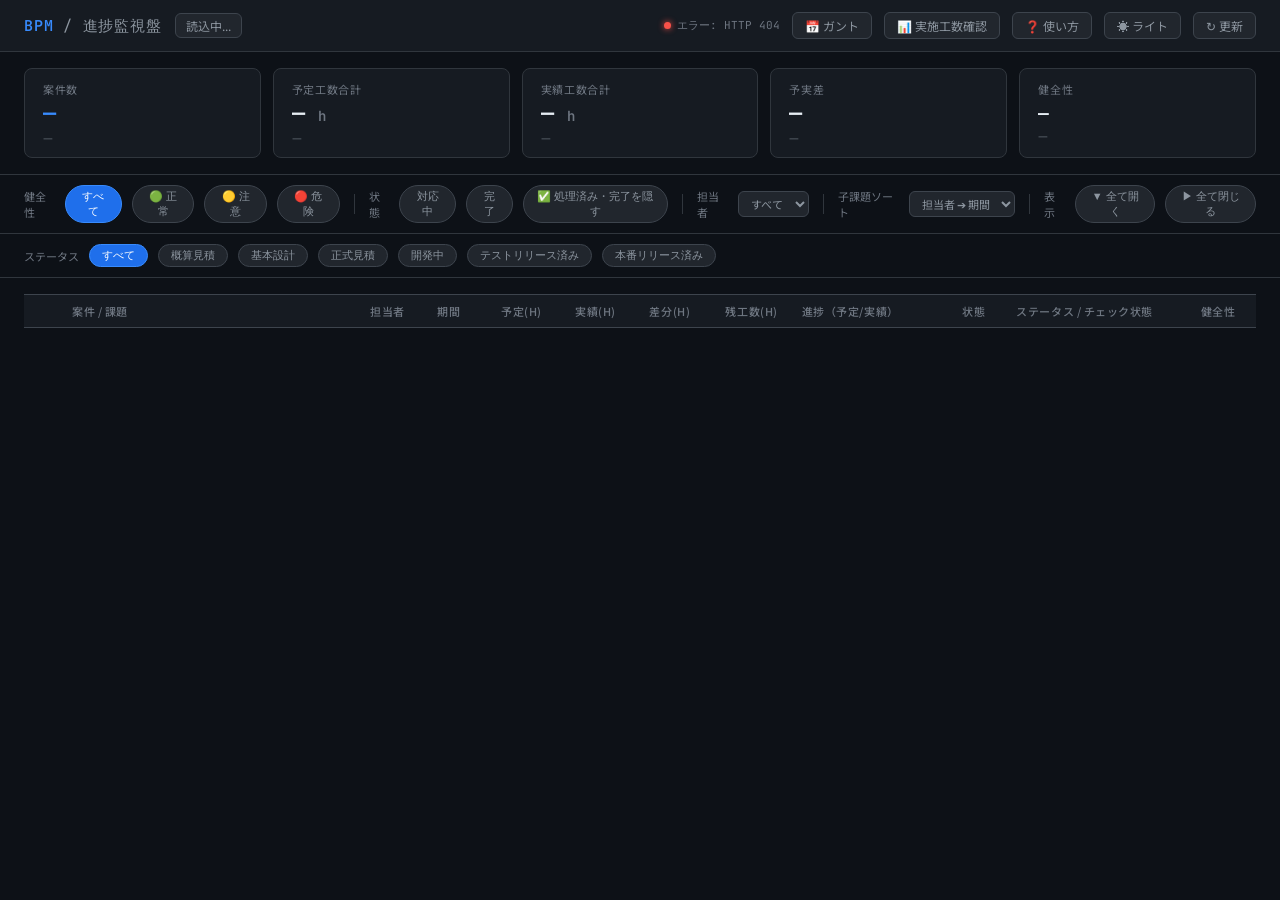
==== commit a1bc0d7f: "feat: 一覧表・ガントに「処理済み・完了を隠す」フィルタを追加 Backlog の組み込みステータスは 1=未対応 2=処理中 3=処理済み 4=完了 で、 親課題は "完了" のものを back" ====
--- a/frontend/html/index.html
+++ b/frontend/html/index.html
@@ -315,6 +315,7 @@
   <span class="filter-label">状態</span>
   <button class="chip" id="filterWip" onclick="toggleStatusFilter('wip',this)">対応中</button>
   <button class="chip" id="filterDone" onclick="toggleStatusFilter('done',this)">完了</button>
+  <button class="chip" id="filterHideDone" onclick="toggleHideDone(this)">✅ 処理済み・完了を隠す</button>
   <div class="filter-sep"></div>
   <span class="filter-label">担当者</span>
   <select class="select-filter" id="assigneeFilter" onchange="setAssigneeFilter(this.value)">
@@ -452,9 +453,13 @@
 let projectUsers = null;          // 担当者プルダウンの選択肢 [{id, name}]
 let modalChildId = null;          // 現在モーダルで開いている子課題ID
 let modalOriginal = {};           // モーダル表示時の初期選択値（変更検知用）
-let filter = { health: 'all', status: null, assignee: 'all', customStatus: 'all', childSort: 'assignee-date' };
+let filter = { health: 'all', status: null, assignee: 'all', customStatus: 'all', childSort: 'assignee-date', hideDone: false };
 const POLL_MS = 60000; // 60秒ポーリング
 const FILTER_KEY = 'bpm2-filter';
+
+// Backlog 組み込みステータス: 1=未対応 2=処理中 3=処理済み 4=完了
+const DONE_STATUS_IDS = [3, 4];
+const isDoneStatus = x => DONE_STATUS_IDS.includes(x.statusId);
 
 // ── フィルタの保存・復元 ──────────────────────────
 function saveFilter() {
@@ -486,6 +491,8 @@
   });
   const sort = document.getElementById('childSortFilter');
   if (sort) sort.value = filter.childSort;
+  const hideDoneChip = document.getElementById('filterHideDone');
+  if (hideDoneChip) hideDoneChip.classList.toggle('active', filter.hideDone);
   // 担当者セレクトは取得後 updateAssigneeFilter() で選択肢生成・反映される
 }
 
@@ -583,7 +590,8 @@
 
 // ── テーブル描画 ──────────────────────────────────
 function isParentDone(row) {
-  return row.children.length > 0 && row.children.every(c => c.statusId === 3);
+  if (isDoneStatus(row)) return true;
+  return row.children.length > 0 && row.children.every(isDoneStatus);
 }
 
 function planProgress(start, due) {
@@ -680,6 +688,7 @@
     if (filter.health !== 'all' && row.health !== filter.health) return false;
     if (filter.status === 'done'  && !isParentDone(row)) return false;
     if (filter.status === 'wip'   && isParentDone(row))  return false;
+    if (filter.hideDone && isParentDone(row)) return false;
     // 担当者: 親が一致、または子課題に一致があれば表示（親の担当者が異なっても表示する）
     if (filter.assignee !== 'all'
         && row.assignee !== filter.assignee
@@ -722,9 +731,10 @@
     // 担当者フィルタ時: 親が一致しない場合は一致する子課題のみ表示し、自動展開する
     const assigneeActive = filter.assignee !== 'all';
     const parentMatches  = !assigneeActive || row.assignee === filter.assignee;
-    const visibleChildren = parentMatches
+    let visibleChildren = parentMatches
       ? row.children
       : row.children.filter(c => c.assignee === filter.assignee);
+    if (filter.hideDone) visibleChildren = visibleChildren.filter(c => !isDoneStatus(c));
     const autoExpand = assigneeActive && visibleChildren.length > 0;
     const countBadge = visibleChildren.length === row.children.length
       ? `${row.children.length}`
@@ -1206,6 +1216,23 @@
     document.querySelectorAll('#filterWip,#filterDone').forEach(b => b.classList.remove('active'));
     btn.classList.add('active');
     filter.status = val;
+    // 「完了のみ表示」と「完了を隠す」は矛盾するため、後から選んだ方を優先する
+    if (val === 'done' && filter.hideDone) {
+      filter.hideDone = false;
+      const hideDoneChip = document.getElementById('filterHideDone');
+      if (hideDoneChip) hideDoneChip.classList.remove('active');
+    }
+  }
+  saveFilter();
+  renderTable();
+}
+function toggleHideDone(btn) {
+  filter.hideDone = !filter.hideDone;
+  btn.classList.toggle('active', filter.hideDone);
+  // 「完了のみ表示」中に隠すと結果が常に空になるため解除する
+  if (filter.hideDone && filter.status === 'done') {
+    filter.status = null;
+    document.querySelectorAll('#filterWip,#filterDone').forEach(b => b.classList.remove('active'));
   }
   saveFilter();
   renderTable();
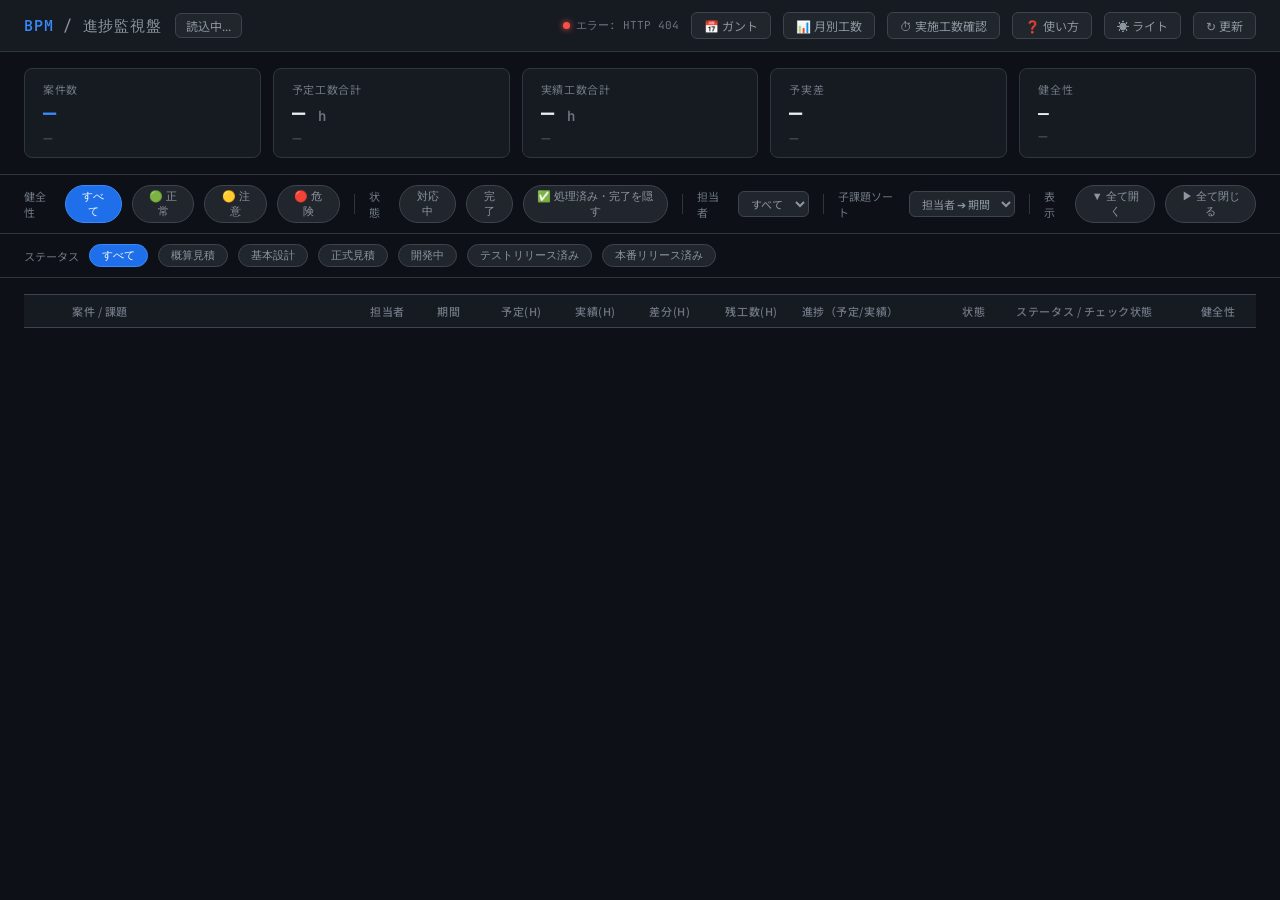
==== commit 147f07b0: "feat: 担当者別・月別割当工数（人月）一覧表（workload.html）を追加" ====
--- a/frontend/html/index.html
+++ b/frontend/html/index.html
@@ -178,87 +178,11 @@
   }
   @keyframes spin { to { transform: rotate(360deg); } }
 
-  /* 子課題詳細モーダル */
-  .modal-overlay {
-    position: fixed; inset: 0; background: rgba(0,0,0,.6);
-    display: none; align-items: flex-start; justify-content: center;
-    z-index: 1000; padding: 60px 16px; overflow-y: auto;
-  }
-  .modal-overlay.open { display: flex; }
-  .modal {
-    background: var(--bg2); border: 1px solid var(--border2); border-radius: 10px;
-    width: 100%; max-width: 560px; box-shadow: 0 12px 40px rgba(0,0,0,.4);
-    animation: modalIn .18s ease;
-  }
-  @keyframes modalIn { from { opacity: 0; transform: translateY(-8px); } to { opacity: 1; transform: none; } }
-  .modal-head {
-    display: flex; align-items: flex-start; justify-content: space-between; gap: 12px;
-    padding: 16px 20px; border-bottom: 1px solid var(--border);
-  }
-  .modal-head .m-key { font-family: var(--mono); font-size: 12px; color: var(--accent); margin-bottom: 4px; display: inline-block; }
-  .modal-head .m-title { font-size: 15px; font-weight: 600; color: var(--text); line-height: 1.4; }
-  .modal-close {
-    background: none; border: none; color: var(--text3); font-size: 20px; cursor: pointer;
-    line-height: 1; padding: 0 4px; flex-shrink: 0; transition: .15s;
-  }
-  .modal-close:hover { color: var(--text); }
-  .modal-body { padding: 16px 20px; }
-  .m-grid { display: grid; grid-template-columns: 1fr 1fr; gap: 12px 16px; }
-  .m-field { display: flex; flex-direction: column; gap: 3px; }
-  .m-field.full { grid-column: 1 / -1; }
-  .m-label { font-size: 10px; color: var(--text3); text-transform: uppercase; letter-spacing: .05em; }
-  .m-value { font-size: 13px; color: var(--text); }
-  .m-value.mono { font-family: var(--mono); }
-  .m-select {
-    background: var(--bg4); border: 1px solid var(--border2); border-radius: 6px;
-    color: var(--text); padding: 5px 8px; font-size: 13px; font-family: var(--font);
-    outline: none; cursor: pointer; width: 100%; transition: .15s;
-  }
-  .m-select:hover { border-color: var(--accent); }
-  .m-select:focus { border-color: var(--accent); }
-  .modal-foot {
-    padding: 12px 20px; border-top: 1px solid var(--border);
-    display: flex; align-items: center; justify-content: flex-end; gap: 12px;
-  }
-  .m-msg { margin-right: auto; font-size: 12px; }
-  .m-msg.ok { color: var(--green); } .m-msg.err { color: var(--red); }
-  .m-save {
-    background: var(--green); border: 1px solid var(--green); color: #fff;
-    border-radius: 6px; padding: 6px 16px; font-size: 12px; font-weight: 500;
-    cursor: pointer; font-family: var(--font); transition: .15s;
-  }
-  .m-save:hover { filter: brightness(1.1); }
-  .m-save:disabled { opacity: .5; cursor: default; }
-
-  /* 実績工数入力レイヤー */
+  /* 実績工数入力（工数セルクリックのスタイル。モーダル本体は child-modal.css を参照） */
   .hours-actual-edit { cursor: pointer; text-decoration: underline; text-decoration-style: dotted; text-underline-offset: 2px; }
   .hours-actual-edit:hover { color: var(--accent); }
-  .w-form { display: flex; flex-direction: column; gap: 12px; }
-  .w-form-foot { display: flex; align-items: center; justify-content: flex-end; gap: 12px; margin-top: 4px; }
-  .w-history { margin-top: 20px; border-top: 1px solid var(--border); padding-top: 14px; }
-  .w-history-title { font-size: 11px; color: var(--text3); text-transform: uppercase; letter-spacing: .05em; margin-bottom: 10px; }
-  .w-hist-row {
-    display: grid; grid-template-columns: 1fr auto auto auto; gap: 12px; align-items: center;
-    padding: 7px 0; border-bottom: 1px solid var(--border); font-size: 12px;
-  }
-  .w-hist-row:last-child { border-bottom: none; }
-  .w-hist-name { color: var(--text); }
-  .w-hist-date { font-family: var(--mono); font-size: 11px; color: var(--text3); white-space: nowrap; }
-  .w-hist-hours { font-family: var(--mono); font-weight: 600; color: var(--green); white-space: nowrap; text-align: right; }
-  .w-hist-del {
-    background: none; border: none; cursor: pointer; font-size: 13px; line-height: 1;
-    padding: 2px 4px; border-radius: 4px; opacity: .55;
-  }
-  .w-hist-del:hover { opacity: 1; background: var(--bg3, rgba(128,128,128,.15)); }
-  .w-hist-del:disabled { opacity: .3; cursor: default; }
-  .w-hist-empty { font-size: 12px; color: var(--text3); padding: 6px 0; }
-  .m-link {
-    display: inline-block; background: var(--accent2); border: 1px solid var(--accent);
-    color: #fff; border-radius: 6px; padding: 6px 14px; font-size: 12px;
-    text-decoration: none; transition: .15s;
-  }
-  .m-link:hover { background: var(--accent); }
 </style>
+<link rel="stylesheet" href="child-modal.css">
 </head>
 <body>
 
@@ -270,7 +194,8 @@
   <div class="header-right">
     <span class="sync-info"><span class="sync-dot loading" id="syncDot"></span><span id="syncText">取得中...</span></span>
     <a class="btn-refresh" href="/gantt.html" style="text-decoration:none">📅 ガント</a>
-    <a class="btn-refresh" href="/worklog.html" target="_blank" rel="noopener" style="text-decoration:none">📊 実施工数確認</a>
+    <a class="btn-refresh" href="/workload.html" style="text-decoration:none">📊 月別工数</a>
+    <a class="btn-refresh" href="/worklog.html" target="_blank" rel="noopener" style="text-decoration:none">⏱ 実施工数確認</a>
     <a class="btn-refresh" href="/guide.html" target="_blank" rel="noopener" style="text-decoration:none">❓ 使い方</a>
     <button class="btn-theme" id="btnTheme" onclick="toggleTheme()">☀ ライト</button>
     <button class="btn-refresh" onclick="fetchData(true)">↻ 更新</button>
@@ -343,51 +268,6 @@
   <button class="chip" onclick="setCustomStatusFilter('本番',this)">本番リリース済み</button>
 </div>
 
-<div class="modal-overlay" id="childModal" onclick="if(event.target===this)closeChildModal()">
-  <div class="modal" role="dialog" aria-modal="true">
-    <div class="modal-head">
-      <div>
-        <span class="m-key" id="mKey"></span>
-        <div class="m-title" id="mTitle"></div>
-      </div>
-      <button class="modal-close" onclick="closeChildModal()" aria-label="閉じる">✕</button>
-    </div>
-    <div class="modal-body">
-      <div class="m-grid" id="mGrid"></div>
-    </div>
-    <div class="modal-foot">
-      <span class="m-msg" id="mMsg"></span>
-      <button class="m-save" id="mSave" onclick="saveChildEdits()">保存</button>
-      <a class="m-link" id="mLink" href="#" target="_blank">Backlog で開く ↗</a>
-    </div>
-    <div class="modal-body" style="padding-top:16px">
-      <div class="w-history" style="margin-top:0;border-top:none;padding-top:0">
-        <div class="w-history-title">実績工数を入力</div>
-        <div class="w-form" style="margin-bottom:16px">
-          <div class="m-field">
-            <span class="m-label">追加工数 (h) <span style="color:var(--red)">*</span></span>
-            <input type="number" step="0.25" min="0" class="m-select" id="dwHours" placeholder="例: 1.5">
-          </div>
-          <div class="m-field">
-            <span class="m-label">名前 <span style="color:var(--red)">*</span></span>
-            <input type="text" class="m-select" id="dwName" placeholder="入力者名">
-          </div>
-          <div class="m-field">
-            <span class="m-label">日時 <span style="color:var(--red)">*</span></span>
-            <input type="datetime-local" class="m-select" id="dwDate">
-          </div>
-          <div class="w-form-foot">
-            <span class="m-msg" id="dwMsg"></span>
-            <button class="m-save" id="dwAdd" onclick="addWorklog('dw')">追加</button>
-          </div>
-        </div>
-        <div class="w-history-title">入力履歴</div>
-        <div id="dwHistory"></div>
-      </div>
-    </div>
-  </div>
-</div>
-
 <div class="modal-overlay" id="worklogModal" onclick="if(event.target===this)closeWorklogModal()">
   <div class="modal" role="dialog" aria-modal="true">
     <div class="modal-head">
@@ -446,13 +326,10 @@
   </table>
 </div>
 
+<script src="child-modal.js"></script>
 <script>
 // ── 状態 ──────────────────────────────────────────
 let allData = [];
-let fieldOptions = null;          // 進捗率・チェック状態の選択肢
-let projectUsers = null;          // 担当者プルダウンの選択肢 [{id, name}]
-let modalChildId = null;          // 現在モーダルで開いている子課題ID
-let modalOriginal = {};           // モーダル表示時の初期選択値（変更検知用）
 let filter = { health: 'all', status: null, assignee: 'all', customStatus: 'all', childSort: 'assignee-date', hideDone: false };
 const POLL_MS = 60000; // 60秒ポーリング
 const FILTER_KEY = 'bpm2-filter';
@@ -494,21 +371,6 @@
   const hideDoneChip = document.getElementById('filterHideDone');
   if (hideDoneChip) hideDoneChip.classList.toggle('active', filter.hideDone);
   // 担当者セレクトは取得後 updateAssigneeFilter() で選択肢生成・反映される
-}
-
-// ── 編集用フィールド選択肢の取得 ──────────────────
-async function loadFieldOptions() {
-  try {
-    const res = await fetch('/api/field-options');
-    if (res.ok) fieldOptions = await res.json();
-  } catch (e) { /* 選択肢取得失敗時はモーダルで閲覧のみ */ }
-}
-
-async function loadProjectUsers() {
-  try {
-    const res = await fetch('/api/project-users');
-    if (res.ok) projectUsers = await res.json();
-  } catch (e) { /* 取得失敗時は担当者を閲覧表示にフォールバック */ }
 }
 
 // ── API 取得 ──────────────────────────────────────
@@ -834,6 +696,8 @@
 }
 
 // ── 子課題詳細モーダル ────────────────────────────
+// モーダル本体（開閉・保存・実績入力パネル 'dw'）は child-modal.js が担い、
+// ChildModal.init() に findChild/onDataChanged を渡して連携する（起動処理を参照）。
 function findChild(childId) {
   for (const row of allData) {
     const c = row.children.find(k => k.id === childId);
@@ -842,191 +706,10 @@
   return null;
 }
 
-// 選択肢を <option> 文字列に変換。現在値(name一致)を選択状態にする
-function optionsHTML(items, currentName) {
-  return items.map(it =>
-    `<option value="${it.id}"${String(it.name) === String(currentName) ? ' selected' : ''}>${escHtml(it.name)}</option>`
-  ).join('');
-}
-
-function editFieldHTML(label, selectId, items, currentName) {
-  if (!items) {
-    // 選択肢が取れない場合は閲覧表示にフォールバック
-    return `<div class="m-field">
-      <span class="m-label">${label}</span>
-      <span class="m-value">${escHtml(currentName || '—')}</span>
-    </div>`;
-  }
-  return `<div class="m-field">
-    <span class="m-label">${label}</span>
-    <select class="m-select" id="${selectId}">${optionsHTML(items, currentName)}</select>
-  </div>`;
-}
-
-// 担当者選択肢を <option> 文字列に変換。現在値(id一致)を選択状態にする。先頭に「未割当」を含む
-function assigneeOptionsHTML(users, currentId) {
-  const none = currentId == null || currentId === '' ? ' selected' : '';
-  return `<option value=""${none}>未割当</option>` + users.map(u =>
-    `<option value="${u.id}"${String(u.id) === String(currentId) ? ' selected' : ''}>${escHtml(u.name)}</option>`
-  ).join('');
-}
-
-function openChildModal(childId) {
-  const found = findChild(childId);
-  if (!found) return;
-  const { child: c, parent: p } = found;
-  modalChildId = childId;
-
-  document.getElementById('mKey').textContent = c.id;
-  document.getElementById('mTitle').textContent = c.title;
-  document.getElementById('mLink').href = c.url;
-  setModalMsg('', '');
-
-  const progItems  = fieldOptions && fieldOptions.progress    ? fieldOptions.progress.items    : null;
-  const checkItems = fieldOptions && fieldOptions.checkStatus ? fieldOptions.checkStatus.items : null;
-
-  const diff = c.actualH - c.plannedH;
-  // 親案件・工数（閲覧専用。予定/実績/差分/残工数は工数入力後に refreshChildModalHours() で更新するため id を持たせる）
-  const readonly =
-    `<div class="m-field full">
-      <span class="m-label">親案件</span>
-      <span class="m-value">${escHtml(p.id)} ${escHtml(p.title)}</span>
-    </div>` +
-    [
-      ['予定工数', 'mPlannedH', c.plannedH + ' h'],
-      ['実績工数', 'mActualH', c.actualH + ' h'],
-      ['差分', 'mDiffH', (diff >= 0 ? '+' : '') + diff + ' h'],
-      ['残工数', 'mRemainingH', c.remainingH != null ? c.remainingH + ' h' : '—'],
-    ].map(([label, id, val]) =>
-      `<div class="m-field">
-        <span class="m-label">${label}</span>
-        <span class="m-value mono" id="${id}">${val}</span>
-      </div>`
-    ).join('') +
-    `<div class="m-field">
-      <span class="m-label">状態</span>
-      <span class="m-value">${escHtml(c.status || '—')}</span>
-    </div>`;
-
-  // 担当者（プルダウン取得済みなら編集可能、失敗時は閲覧表示にフォールバック）
-  const assigneeField = projectUsers
-    ? `<div class="m-field">
-        <span class="m-label">担当者</span>
-        <select class="m-select" id="mAssignee">${assigneeOptionsHTML(projectUsers, c.assigneeId)}</select>
-      </div>`
-    : `<div class="m-field">
-        <span class="m-label">担当者</span>
-        <span class="m-value">${escHtml(c.assignee || '未割当')}</span>
-      </div>`;
-
-  // 編集可能フィールド（開始日・期限日・進捗率・チェック状態）
-  const editable =
-    `<div class="m-field">
-      <span class="m-label">開始日</span>
-      <input type="date" class="m-select" id="mStart" value="${c.start || ''}">
-    </div>` +
-    `<div class="m-field">
-      <span class="m-label">期限日</span>
-      <input type="date" class="m-select" id="mDue" value="${c.due || ''}">
-    </div>` +
-    editFieldHTML('進捗率', 'mProgress', progItems, c.progress != null ? c.progress : '') +
-    editFieldHTML('チェック状態', 'mCheckStatus', checkItems, c.checkStatus || '');
-
-  document.getElementById('mGrid').innerHTML = assigneeField + readonly + editable;
-
-  // 変更検知用に初期値を保持
-  const progEl     = document.getElementById('mProgress');
-  const checkEl    = document.getElementById('mCheckStatus');
-  const assigneeEl = document.getElementById('mAssignee');
-  modalOriginal = {
-    progress:    progEl     ? progEl.value     : null,
-    checkStatus: checkEl    ? checkEl.value    : null,
-    assignee:    assigneeEl ? assigneeEl.value : null,
-    start:       c.start || '',
-    due:         c.due   || '',
-  };
-
-  document.getElementById('childModal').classList.add('open');
-  mountWorklogPanel('dw', childId);
-}
-
-function setModalMsg(text, cls) {
-  const el = document.getElementById('mMsg');
-  el.textContent = text;
-  el.className = 'm-msg' + (cls ? ' ' + cls : '');
-}
-
-async function saveChildEdits() {
-  if (!modalChildId) return;
-  const progEl     = document.getElementById('mProgress');
-  const checkEl    = document.getElementById('mCheckStatus');
-  const startEl    = document.getElementById('mStart');
-  const dueEl      = document.getElementById('mDue');
-  const assigneeEl = document.getElementById('mAssignee');
-  const payload = {};
-  // 変更があった項目だけを送る（同値だと Backlog が "No comment content" で弾くため）
-  if (progEl     && progEl.value     !== modalOriginal.progress)    payload.progressItemId    = parseInt(progEl.value, 10);
-  if (checkEl    && checkEl.value    !== modalOriginal.checkStatus) payload.checkStatusItemId = parseInt(checkEl.value, 10);
-  if (startEl    && startEl.value    !== modalOriginal.start)       payload.startDate = startEl.value;
-  if (dueEl      && dueEl.value      !== modalOriginal.due)         payload.dueDate   = dueEl.value;
-  // 担当者: 空文字は「未割当」へのクリア指示（Backlog 側の挙動を実課題で確認済み）
-  if (assigneeEl && assigneeEl.value !== modalOriginal.assignee)    payload.assigneeId = assigneeEl.value ? parseInt(assigneeEl.value, 10) : '';
-
-  if (Object.keys(payload).length === 0) {
-    setModalMsg('変更がありません', '');
-    return;
-  }
-
-  if (startEl && dueEl && startEl.value && dueEl.value && startEl.value > dueEl.value) {
-    setModalMsg('開始日が期限日より後になっています', 'err');
-    return;
-  }
-
-  const btn = document.getElementById('mSave');
-  btn.disabled = true;
-  setModalMsg('保存中...', '');
-  try {
-    const res = await fetch('/api/issue/' + encodeURIComponent(modalChildId), {
-      method: 'PATCH',
-      headers: { 'Content-Type': 'application/json' },
-      body: JSON.stringify(payload),
-    });
-    if (!res.ok) {
-      let detail = `HTTP ${res.status}`;
-      try { const j = await res.json(); if (j.error) detail = j.error; } catch (e) {}
-      throw new Error(detail);
-    }
-    setModalMsg('保存しました', 'ok');
-    // 保存後の値を初期値として更新（連続保存での誤再送を防止）
-    if (progEl)     modalOriginal.progress    = progEl.value;
-    if (checkEl)    modalOriginal.checkStatus = checkEl.value;
-    if (startEl)    modalOriginal.start       = startEl.value;
-    if (dueEl)      modalOriginal.due         = dueEl.value;
-    if (assigneeEl) modalOriginal.assignee    = assigneeEl.value;
-    await fetchData(true);   // 背景テーブルを最新化
-  } catch (e) {
-    setModalMsg('保存失敗: ' + e.message, 'err');
-  } finally {
-    btn.disabled = false;
-  }
-}
-
-function closeChildModal() {
-  modalChildId = null;
-  document.getElementById('childModal').classList.remove('open');
-}
-
-// ── 実績工数 日々入力レイヤー ─────────────────────
-// 独立モーダル(prefix 'w') と 子課題詳細モーダル内パネル(prefix 'dw') の二箇所から
-// 同じロジックを共用する。要素IDは `${prefix}Hours` のように prefix を前置して区別する。
+// ── 実績工数 独立モーダル(prefix 'w') ─────────────
+// 入力ロジック(mountWorklogPanel/addWorklog/deleteWorklog 等)は child-modal.js を共用し、
+// 対象子課題IDだけをこのページが worklogChildId で保持して ChildModal.init() 経由で渡す。
 let worklogChildId = null;                  // 独立モーダル(w)が対象とする子課題ID
-const WORKLOG_NAME_KEY = 'bpm2-worklog-name';
-const worklogRowsByPrefix = { w: [], dw: [] };   // 表示中の履歴（削除時の確認メッセージ用）
-
-// prefix が対象とする子課題IDを返す（'dw' は詳細モーダル、'w' は独立モーダル）
-function worklogTargetId(prefix) {
-  return prefix === 'dw' ? modalChildId : worklogChildId;
-}
 
 async function openWorklogModal(childId) {
   const found = findChild(childId);
@@ -1041,161 +724,13 @@
   await mountWorklogPanel('w', childId);
 }
 
-// フォームを初期値にリセットし、入力履歴を読み込む（独立モーダル・詳細モーダル共通）
-async function mountWorklogPanel(prefix, childId) {
-  document.getElementById(prefix + 'Hours').value = '';
-  // 名前は前回入力をブラウザから復元
-  document.getElementById(prefix + 'Name').value = localStorage.getItem(WORKLOG_NAME_KEY) || '';
-  document.getElementById(prefix + 'Date').value = nowLocalDatetime();
-  setWorklogMsg(prefix, '', '');
-  document.getElementById(prefix + 'History').innerHTML = '<div class="w-hist-empty">読込中...</div>';
-  await loadWorklogHistory(prefix, childId);
-}
-
-function nowLocalDatetime() {
-  const d = new Date();
-  const pad = n => String(n).padStart(2, '0');
-  return `${d.getFullYear()}-${pad(d.getMonth() + 1)}-${pad(d.getDate())}T${pad(d.getHours())}:${pad(d.getMinutes())}`;
-}
-
-function fmtDateTime(iso) {
-  const d = new Date(iso);
-  if (isNaN(d)) return iso;
-  return d.toLocaleString('ja-JP', { year: 'numeric', month: '2-digit', day: '2-digit', hour: '2-digit', minute: '2-digit' });
-}
-
-async function loadWorklogHistory(prefix, childId) {
-  const box = document.getElementById(prefix + 'History');
-  try {
-    const res = await fetch('/api/worklog/' + encodeURIComponent(childId));
-    if (!res.ok) throw new Error(`HTTP ${res.status}`);
-    const rows = await res.json();
-    worklogRowsByPrefix[prefix] = rows;
-    if (!rows.length) {
-      box.innerHTML = '<div class="w-hist-empty">履歴はありません</div>';
-      return;
-    }
-    box.innerHTML = rows.map(r =>
-      `<div class="w-hist-row">
-        <span class="w-hist-name">${escHtml(r.name)}</span>
-        <span class="w-hist-date">${fmtDateTime(r.added_at)}</span>
-        <span class="w-hist-hours">+${r.hours}h</span>
-        <button class="w-hist-del" onclick="deleteWorklog('${prefix}',${r.id})" title="この履歴を削除" aria-label="削除">🗑</button>
-      </div>`
-    ).join('');
-  } catch (e) {
-    box.innerHTML = `<div class="w-hist-empty">履歴の取得に失敗しました (${escHtml(e.message)})</div>`;
-  }
-}
-
-async function deleteWorklog(prefix, entryId) {
-  const childId = worklogTargetId(prefix);
-  if (!childId) return;
-  const r = worklogRowsByPrefix[prefix].find(x => x.id === entryId);
-  if (!r) return;
-  const ok = confirm(
-    `この入力履歴を削除しますか？\n\n` +
-    `${r.name}  ${fmtDateTime(r.added_at)}  +${r.hours}h\n\n` +
-    `子課題の実績工数から ${r.hours}h 減算されます（0 未満になる場合は 0 になります）。`
-  );
-  if (!ok) return;
-
-  document.querySelectorAll(`#${prefix}History .w-hist-del`).forEach(b => b.disabled = true);
-  setWorklogMsg(prefix, '削除中...', '');
-  try {
-    const res = await fetch('/api/worklog/entry/' + entryId, { method: 'DELETE' });
-    if (!res.ok) {
-      let detail = `HTTP ${res.status}`;
-      try { const j = await res.json(); if (j.error) detail = j.error; } catch (e) {}
-      throw new Error(detail);
-    }
-    setWorklogMsg(prefix, '削除しました', 'ok');
-  } catch (e) {
-    setWorklogMsg(prefix, '削除失敗: ' + e.message, 'err');
-  } finally {
-    await loadWorklogHistory(prefix, childId);   // 成否に関わらず履歴を最新化（ボタンも再有効化）
-    await fetchData(true);                        // 背景テーブルを最新化
-    if (prefix === 'dw') refreshChildModalHours();
-  }
-}
-
-function setWorklogMsg(prefix, text, cls) {
-  const el = document.getElementById(prefix + 'Msg');
-  el.textContent = text;
-  el.className = 'm-msg' + (cls ? ' ' + cls : '');
-}
-
-async function addWorklog(prefix) {
-  const childId = worklogTargetId(prefix);
-  if (!childId) return;
-  const found = findChild(childId);
-  if (!found) return;
-  const { child: c, parent: p } = found;
-
-  const hoursRaw = document.getElementById(prefix + 'Hours').value.trim();
-  const name = document.getElementById(prefix + 'Name').value.trim();
-  const addedAt = document.getElementById(prefix + 'Date').value;
-
-  // 入力された名前はブラウザに保持（次回表示時に復元）
-  if (name) { try { localStorage.setItem(WORKLOG_NAME_KEY, name); } catch (e) {} }
-
-  // バリデーション: 全項目必須・追加工数は数値のみ
-  if (!hoursRaw && !name) { setWorklogMsg(prefix, '追加工数(h) と 名前 は必須です', 'err'); return; }
-  if (!name) { setWorklogMsg(prefix, '名前は必須です', 'err'); return; }
-  if (!hoursRaw) { setWorklogMsg(prefix, '追加工数(h) は必須です', 'err'); return; }
-  const hours = Number(hoursRaw);
-  if (!Number.isFinite(hours)) { setWorklogMsg(prefix, '追加工数(h) は数値で入力してください', 'err'); return; }
-  if (hours <= 0) { setWorklogMsg(prefix, '追加工数(h) は 0 より大きい数値で入力してください', 'err'); return; }
-  if (!addedAt) { setWorklogMsg(prefix, '日時は必須です', 'err'); return; }
-
-  const btn = document.getElementById(prefix + 'Add');
-  btn.disabled = true;
-  setWorklogMsg(prefix, '追加中...', '');
-  try {
-    const res = await fetch('/api/worklog/' + encodeURIComponent(childId), {
-      method: 'POST',
-      headers: { 'Content-Type': 'application/json' },
-      body: JSON.stringify({ hours, name, addedAt, parentKey: p.id, parentTitle: p.title }),
-    });
-    if (!res.ok) {
-      let detail = `HTTP ${res.status}`;
-      try { const j = await res.json(); if (j.error) detail = j.error; } catch (e) {}
-      throw new Error(detail);
-    }
-    setWorklogMsg(prefix, '追加しました', 'ok');
-    document.getElementById(prefix + 'Hours').value = '';
-    document.getElementById(prefix + 'Date').value = nowLocalDatetime();
-    await loadWorklogHistory(prefix, childId);   // 履歴更新
-    await fetchData(true);                        // 背景テーブルを最新化
-    if (prefix === 'dw') refreshChildModalHours();
-  } catch (e) {
-    setWorklogMsg(prefix, '追加失敗: ' + e.message, 'err');
-  } finally {
-    btn.disabled = false;
-  }
-}
-
-// 工数入力後、詳細モーダル内の予定/実績/差分/残工数だけを更新する
-// （モーダル全体を再描画すると編集中の進捗率・日付が失われるため、対象要素のみ差し替える）
-function refreshChildModalHours() {
-  if (!modalChildId) return;
-  const found = findChild(modalChildId);
-  if (!found) return;
-  const { child: c } = found;
-  const diff = c.actualH - c.plannedH;
-  document.getElementById('mPlannedH').textContent   = c.plannedH + ' h';
-  document.getElementById('mActualH').textContent    = c.actualH + ' h';
-  document.getElementById('mDiffH').textContent      = (diff >= 0 ? '+' : '') + diff + ' h';
-  document.getElementById('mRemainingH').textContent = c.remainingH != null ? c.remainingH + ' h' : '—';
-}
-
 function closeWorklogModal() {
   worklogChildId = null;
   document.getElementById('worklogModal').classList.remove('open');
 }
 
 document.addEventListener('keydown', e => {
-  if (e.key === 'Escape') { closeChildModal(); closeWorklogModal(); }
+  if (e.key === 'Escape') closeWorklogModal();
 });
 
 // ── フィルター ────────────────────────────────────
@@ -1310,8 +845,11 @@
 applyTheme(localStorage.getItem('bpm2-theme') || 'dark');
 loadFilter();
 applyFilterUI();
-loadFieldOptions();
-loadProjectUsers();
+ChildModal.init({
+  findChild,
+  onDataChanged: () => fetchData(true),
+  getStandaloneWorklogId: () => worklogChildId,
+});
 fetchData();
 </script>
 </body>
--- a/frontend/html/child-modal.css
+++ b/frontend/html/child-modal.css
@@ -0,0 +1,77 @@
+/* 子課題詳細モーダル・実績工数入力パネル（一覧・ガント共通） */
+.modal-overlay {
+  position: fixed; inset: 0; background: rgba(0,0,0,.6);
+  display: none; align-items: flex-start; justify-content: center;
+  z-index: 1000; padding: 60px 16px; overflow-y: auto;
+}
+.modal-overlay.open { display: flex; }
+.modal {
+  background: var(--bg2); border: 1px solid var(--border2); border-radius: 10px;
+  width: 100%; max-width: 560px; box-shadow: 0 12px 40px rgba(0,0,0,.4);
+  animation: modalIn .18s ease;
+}
+@keyframes modalIn { from { opacity: 0; transform: translateY(-8px); } to { opacity: 1; transform: none; } }
+.modal-head {
+  display: flex; align-items: flex-start; justify-content: space-between; gap: 12px;
+  padding: 16px 20px; border-bottom: 1px solid var(--border);
+}
+.modal-head .m-key { font-family: var(--mono); font-size: 12px; color: var(--accent); margin-bottom: 4px; display: inline-block; }
+.modal-head .m-title { font-size: 15px; font-weight: 600; color: var(--text); line-height: 1.4; }
+.modal-close {
+  background: none; border: none; color: var(--text3); font-size: 20px; cursor: pointer;
+  line-height: 1; padding: 0 4px; flex-shrink: 0; transition: .15s;
+}
+.modal-close:hover { color: var(--text); }
+.modal-body { padding: 16px 20px; }
+.m-grid { display: grid; grid-template-columns: 1fr 1fr; gap: 12px 16px; }
+.m-field { display: flex; flex-direction: column; gap: 3px; }
+.m-field.full { grid-column: 1 / -1; }
+.m-label { font-size: 10px; color: var(--text3); text-transform: uppercase; letter-spacing: .05em; }
+.m-value { font-size: 13px; color: var(--text); }
+.m-value.mono { font-family: var(--mono); }
+.m-select {
+  background: var(--bg4); border: 1px solid var(--border2); border-radius: 6px;
+  color: var(--text); padding: 5px 8px; font-size: 13px; font-family: var(--font);
+  outline: none; cursor: pointer; width: 100%; transition: .15s;
+}
+.m-select:hover { border-color: var(--accent); }
+.m-select:focus { border-color: var(--accent); }
+.modal-foot {
+  padding: 12px 20px; border-top: 1px solid var(--border);
+  display: flex; align-items: center; justify-content: flex-end; gap: 12px;
+}
+.m-msg { margin-right: auto; font-size: 12px; }
+.m-msg.ok { color: var(--green); } .m-msg.err { color: var(--red); }
+.m-save {
+  background: var(--green); border: 1px solid var(--green); color: #fff;
+  border-radius: 6px; padding: 6px 16px; font-size: 12px; font-weight: 500;
+  cursor: pointer; font-family: var(--font); transition: .15s;
+}
+.m-save:hover { filter: brightness(1.1); }
+.m-save:disabled { opacity: .5; cursor: default; }
+
+.w-form { display: flex; flex-direction: column; gap: 12px; }
+.w-form-foot { display: flex; align-items: center; justify-content: flex-end; gap: 12px; margin-top: 4px; }
+.w-history { margin-top: 20px; border-top: 1px solid var(--border); padding-top: 14px; }
+.w-history-title { font-size: 11px; color: var(--text3); text-transform: uppercase; letter-spacing: .05em; margin-bottom: 10px; }
+.w-hist-row {
+  display: grid; grid-template-columns: 1fr auto auto auto; gap: 12px; align-items: center;
+  padding: 7px 0; border-bottom: 1px solid var(--border); font-size: 12px;
+}
+.w-hist-row:last-child { border-bottom: none; }
+.w-hist-name { color: var(--text); }
+.w-hist-date { font-family: var(--mono); font-size: 11px; color: var(--text3); white-space: nowrap; }
+.w-hist-hours { font-family: var(--mono); font-weight: 600; color: var(--green); white-space: nowrap; text-align: right; }
+.w-hist-del {
+  background: none; border: none; cursor: pointer; font-size: 13px; line-height: 1;
+  padding: 2px 4px; border-radius: 4px; opacity: .55;
+}
+.w-hist-del:hover { opacity: 1; background: var(--bg3, rgba(128,128,128,.15)); }
+.w-hist-del:disabled { opacity: .3; cursor: default; }
+.w-hist-empty { font-size: 12px; color: var(--text3); padding: 6px 0; }
+.m-link {
+  display: inline-block; background: var(--accent2); border: 1px solid var(--accent);
+  color: #fff; border-radius: 6px; padding: 6px 14px; font-size: 12px;
+  text-decoration: none; transition: .15s;
+}
+.m-link:hover { background: var(--accent); }
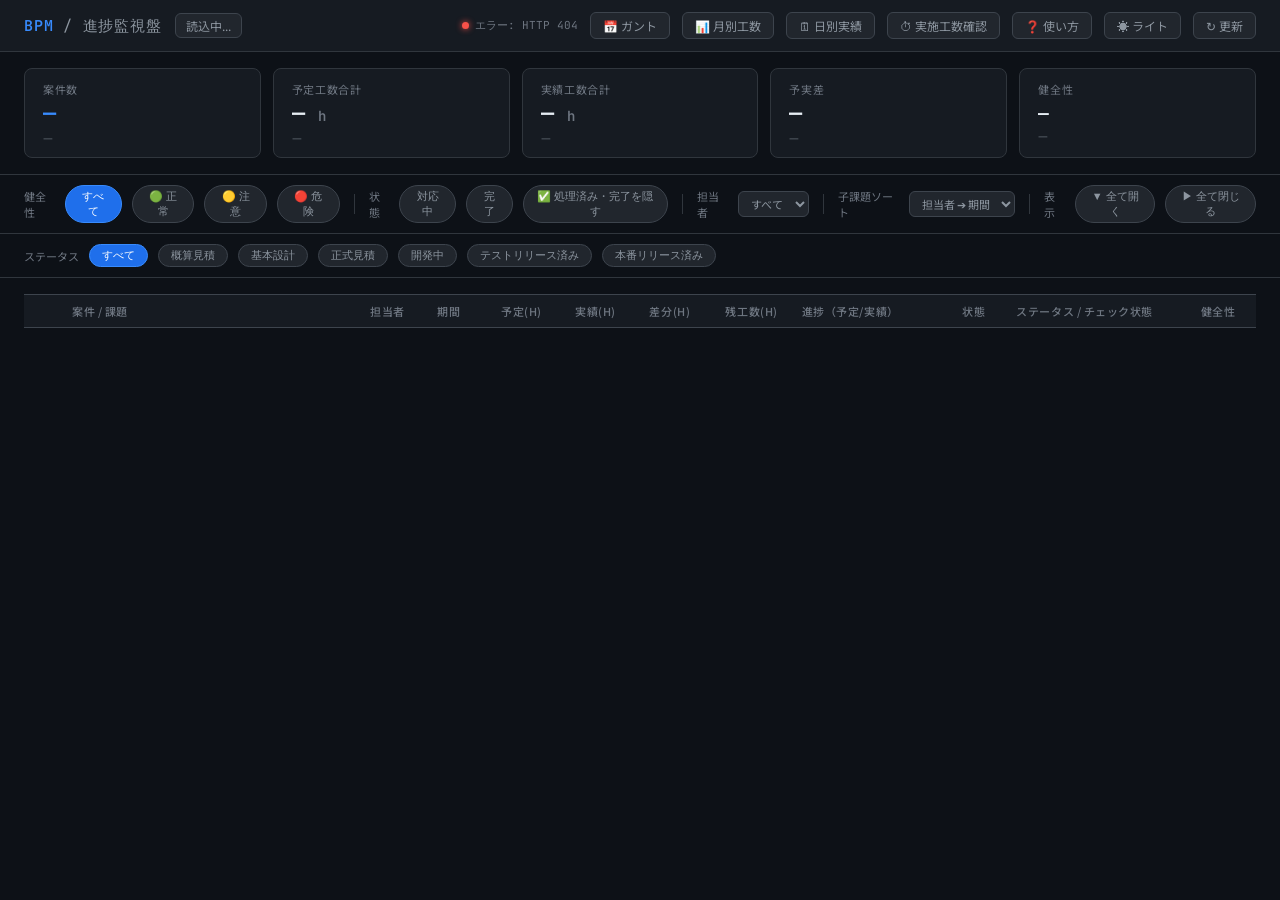
==== commit 32766532: "feat: 日別実績工数表（worklog-matrix.html）と固定作業の工数登録を追加 - Excel「実施工数管理」形式の月次表（案件 × 担当者 × 日）を追加。   「案件 → 担当者」" ====
--- a/frontend/html/index.html
+++ b/frontend/html/index.html
@@ -195,6 +195,7 @@
     <span class="sync-info"><span class="sync-dot loading" id="syncDot"></span><span id="syncText">取得中...</span></span>
     <a class="btn-refresh" href="/gantt.html" style="text-decoration:none">📅 ガント</a>
     <a class="btn-refresh" href="/workload.html" style="text-decoration:none">📊 月別工数</a>
+    <a class="btn-refresh" href="/worklog-matrix.html" style="text-decoration:none">🗓 日別実績</a>
     <a class="btn-refresh" href="/worklog.html" target="_blank" rel="noopener" style="text-decoration:none">⏱ 実施工数確認</a>
     <a class="btn-refresh" href="/guide.html" target="_blank" rel="noopener" style="text-decoration:none">❓ 使い方</a>
     <button class="btn-theme" id="btnTheme" onclick="toggleTheme()">☀ ライト</button>
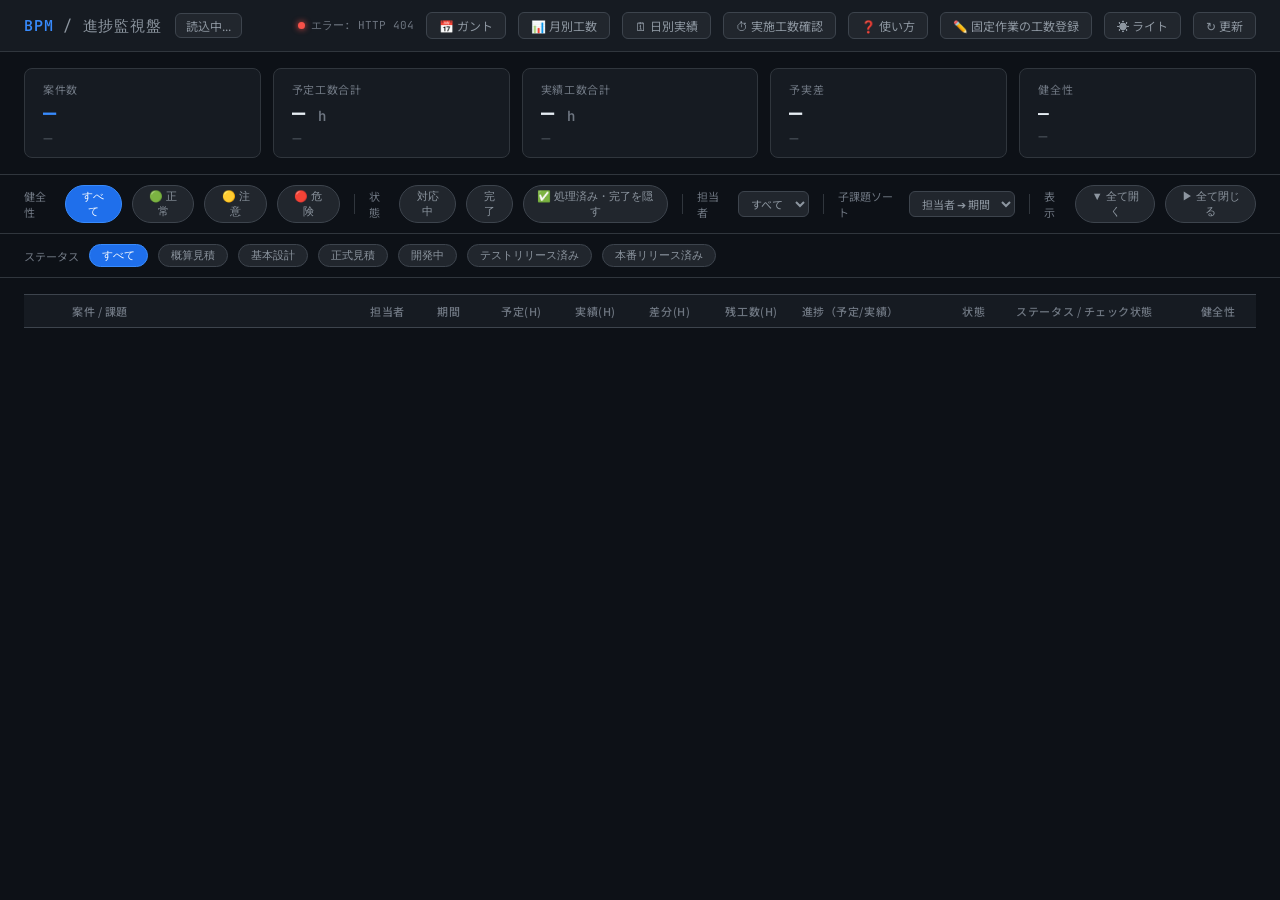
==== commit 875d2bee: "feat: 一覧・ガント画面にも固定作業の工数登録ボタンを追加 日別実績工数表にあった固定作業の登録モーダルを fixed-modal.js / fixed-modal.css に 切り出し、一覧・ガ" ====
--- a/frontend/html/index.html
+++ b/frontend/html/index.html
@@ -183,6 +183,7 @@
   .hours-actual-edit:hover { color: var(--accent); }
 </style>
 <link rel="stylesheet" href="child-modal.css">
+<link rel="stylesheet" href="fixed-modal.css">
 </head>
 <body>
 
@@ -198,6 +199,7 @@
     <a class="btn-refresh" href="/worklog-matrix.html" style="text-decoration:none">🗓 日別実績</a>
     <a class="btn-refresh" href="/worklog.html" target="_blank" rel="noopener" style="text-decoration:none">⏱ 実施工数確認</a>
     <a class="btn-refresh" href="/guide.html" target="_blank" rel="noopener" style="text-decoration:none">❓ 使い方</a>
+    <button class="btn-refresh" onclick="openFixedModal()">✏️ 固定作業の工数登録</button>
     <button class="btn-theme" id="btnTheme" onclick="toggleTheme()">☀ ライト</button>
     <button class="btn-refresh" onclick="fetchData(true)">↻ 更新</button>
   </div>
@@ -328,6 +330,7 @@
 </div>
 
 <script src="child-modal.js"></script>
+<script src="fixed-modal.js"></script>
 <script>
 // ── 状態 ──────────────────────────────────────────
 let allData = [];
@@ -846,6 +849,7 @@
 applyTheme(localStorage.getItem('bpm2-theme') || 'dark');
 loadFilter();
 applyFilterUI();
+FixedModal.init();
 ChildModal.init({
   findChild,
   onDataChanged: () => fetchData(true),
--- a/frontend/html/fixed-modal.css
+++ b/frontend/html/fixed-modal.css
@@ -0,0 +1,41 @@
+/* 固定作業の工数登録モーダル（一覧・ガント・日別実績 共通） */
+.fx-overlay {
+  display: none; position: fixed; inset: 0; z-index: 500;
+  background: rgba(0, 0, 0, 0.6); align-items: center; justify-content: center; padding: 20px;
+}
+.fx-overlay.open { display: flex; }
+.fx-modal {
+  background: var(--bg2); border: 1px solid var(--border2); border-radius: 10px;
+  box-shadow: 0 12px 36px rgba(0,0,0,.5); width: 100%; max-width: 460px;
+  max-height: 90vh; overflow-y: auto; color: var(--text); font-family: var(--font);
+}
+.fx-head {
+  padding: 14px 20px; border-bottom: 1px solid var(--border); background: var(--bg3);
+  display: flex; align-items: center; justify-content: space-between;
+}
+.fx-title { font-size: 14px; font-weight: 600; }
+.fx-close { background: none; border: none; font-size: 18px; color: var(--text3); cursor: pointer; padding: 2px 8px; border-radius: 4px; }
+.fx-close:hover { color: var(--text); background: var(--bg4); }
+.fx-body { padding: 16px 20px; display: flex; flex-direction: column; gap: 10px; }
+.fx-row { display: flex; align-items: center; gap: 12px; }
+.fx-row label { flex: 1; font-size: 12px; color: var(--text2); }
+.fx-row input {
+  background: var(--bg); border: 1px solid var(--border2); border-radius: 6px; color: var(--text);
+  padding: 6px 8px; font-size: 13px; font-family: var(--font); outline: none; width: 190px;
+}
+.fx-row input[type=number] { width: 110px; text-align: right; font-family: var(--mono); }
+.fx-row input:focus { border-color: var(--accent); }
+.fx-row .unit { font-size: 12px; color: var(--text3); width: 14px; }
+.fx-sep { border-top: 1px solid var(--border); margin: 2px 0; }
+.fx-total { font-family: var(--mono); font-weight: 700; width: 110px; text-align: right; }
+.fx-msg { font-size: 12px; min-height: 18px; color: var(--text3); }
+.fx-msg.error { color: var(--red); }
+.fx-msg.ok { color: var(--green); }
+.fx-foot { padding: 12px 20px; border-top: 1px solid var(--border); display: flex; justify-content: flex-end; gap: 8px; }
+.fx-btn {
+  border-radius: 6px; padding: 6px 16px; font-size: 12px; cursor: pointer; font-family: var(--font);
+  border: 1px solid var(--border2); background: var(--bg4); color: var(--text2);
+}
+.fx-btn:hover { border-color: var(--accent); color: var(--text); }
+.fx-btn.primary { background: var(--accent2); border-color: var(--accent); color: #fff; }
+.fx-btn:disabled { opacity: .5; cursor: default; }
